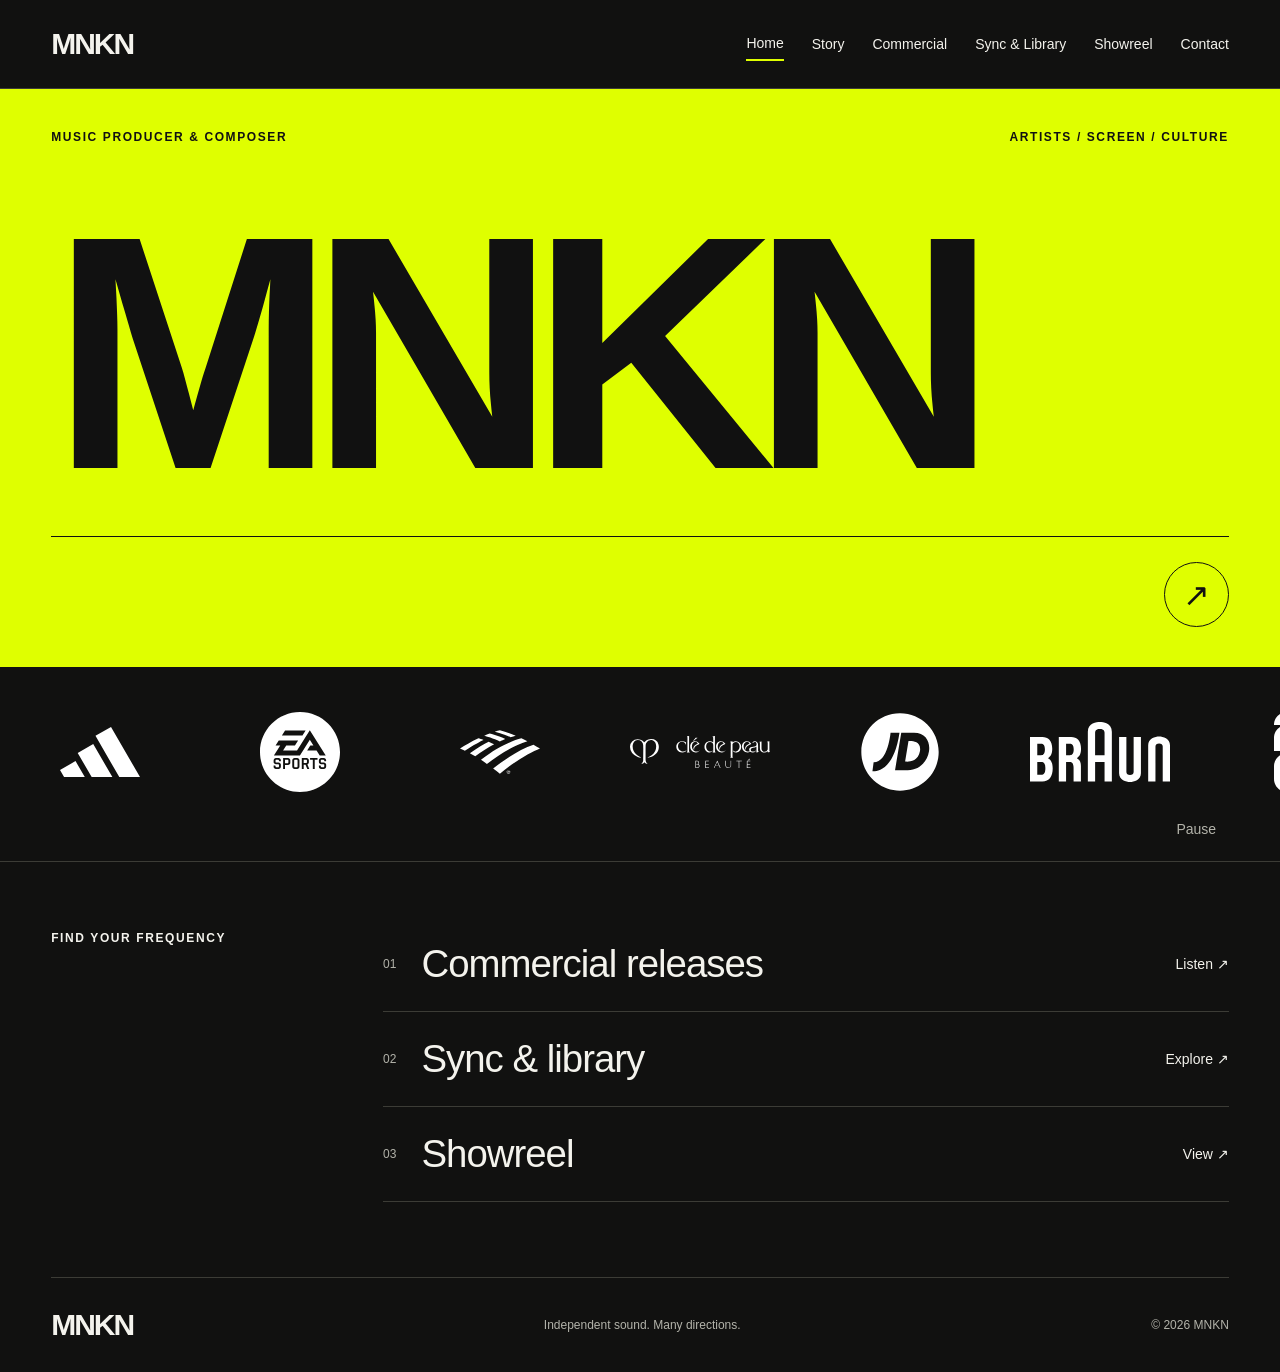
==== index.html @ 68f33cb3 "initial commit" ====
<!doctype html>
<html lang="en-GB"><head><meta charset="utf-8"><meta name="viewport" content="width=device-width, initial-scale=1"><meta name="description" content="MNKN — eclectic music production. Artist releases, music for screen, and the story behind the sound."><title>Music producer — MNKN</title><link rel="icon" href="assets/images/favicon.svg" type="image/svg+xml"><link rel="stylesheet" href="assets/css/main.css?v=gallery-2"><script src="assets/js/main.js?v=gallery-2" defer></script></head>
<body><a class="skip" href="#main">Skip to content</a><header><a class="logo" href="index.html" aria-label="MNKN home">MNKN</a><button class="menu-toggle" aria-expanded="false" aria-controls="navigation" hidden>Menu</button><nav id="navigation" aria-label="Main navigation"><a href="index.html" aria-current="page">Home</a><a href="story.html">Story</a><a href="commercial.html">Commercial</a><a href="sync.html">Sync & Library</a><a href="showreel.html">Showreel</a><a href="contact.html">Contact</a></nav></header><main id="main"><section class="home-hero"><div class="hero-top"><p class="eyebrow">Music producer & composer</p><p class="eyebrow">Artists / Screen / Culture</p></div><h1 class="wordmark">MNKN</h1><div class="hero-bottom"><a class="round-link" href="commercial.html" aria-label="Listen to commercial releases">↗</a></div></section><section class="brand-band" aria-label="Selected brands and screen placements"><div class="brand-window" tabindex="0" role="region" aria-label="Brand logos; scroll horizontally to explore"><div class="brand-track"><ul class="brand-group"><li><img class="brand-tonal" src="assets/images/brands/adidas.svg" alt="Adidas" width="140" height="80" decoding="async"></li><li><img class="brand-tonal" src="assets/images/brands/ea-sports.svg" alt="EA Sports" width="140" height="80" decoding="async"></li><li><img class="brand-tonal" src="assets/images/brands/bankofamerica.svg" alt="Bank of America" width="140" height="80" decoding="async"></li><li><img class="brand-tonal" src="assets/images/brands/cle-de-peau.svg" alt="Clé de Peau Beauté" width="140" height="80" decoding="async"></li><li><img class="brand-tonal" src="assets/images/brands/jd-sports.svg" alt="JD Sports" width="140" height="80" decoding="async"></li><li><img class="brand-tonal" src="assets/images/brands/braun.svg" alt="Braun" width="140" height="80" decoding="async"></li><li><img class="brand-tonal" src="assets/images/brands/fifa.svg" alt="FIFA World Cup 2026" width="140" height="80" decoding="async"></li><li><img class="brand-solid" src="assets/images/brands/wnba.svg" alt="WNBA" width="140" height="80" decoding="async"></li><li><img class="brand-tonal" src="assets/images/brands/nfl.svg" alt="NFL" width="140" height="80" decoding="async"></li><li><img class="brand-tonal" src="assets/images/brands/premierleague.svg" alt="Premier League" width="140" height="80" decoding="async"></li><li><img class="brand-tonal" src="assets/images/brands/sports-direct.svg" alt="Sports Direct" width="140" height="80" decoding="async"></li><li><img class="brand-tonal" src="assets/images/brands/pepsi.svg" alt="Pepsi" width="140" height="80" decoding="async"></li><li><img class="brand-tonal" src="assets/images/brands/mcdonalds.svg" alt="McDonald’s" width="140" height="80" decoding="async"></li><li><img class="brand-solid" src="assets/images/brands/iams.svg" alt="IAMS" width="140" height="80" decoding="async"></li><li><img class="brand-tonal" src="assets/images/brands/sky.svg" alt="Sky TV" width="140" height="80" decoding="async"></li><li><img class="brand-tonal" src="assets/images/brands/a24.svg" alt="A24" width="140" height="80" decoding="async"></li><li><img class="brand-tonal" src="assets/images/brands/nbc.svg" alt="NBC" width="140" height="80" decoding="async"></li><li><img class="brand-tonal" src="assets/images/brands/bravo.svg" alt="Bravo" width="140" height="80" decoding="async"></li><li><img class="brand-solid" src="assets/images/brands/itv.svg" alt="ITV" width="140" height="80" decoding="async"></li><li><img class="brand-tonal" src="assets/images/brands/channel4.svg" alt="Channel 4" width="140" height="80" decoding="async"></li><li><img class="brand-tonal" src="assets/images/brands/wwe.svg" alt="WWE" width="140" height="80" decoding="async"></li><li><img class="brand-tonal" src="assets/images/brands/pizza-express.svg" alt="PizzaExpress" width="140" height="80" decoding="async"></li><li><img class="brand-tonal" src="assets/images/brands/mcvities.svg" alt="McVitie’s" width="140" height="80" decoding="async"></li><li><img class="brand-tonal" src="assets/images/brands/pringles.svg" alt="Pringles" width="140" height="80" decoding="async"></li></ul></div></div><div class="brand-band-controls"><button type="button" data-band-pause hidden>Pause</button></div></section><section class="home-index"><p class="eyebrow">Find your frequency</p><div><a href="commercial.html"><span class="number">01</span><h2>Commercial releases</h2><span>Listen ↗</span></a><a href="sync.html"><span class="number">02</span><h2>Sync & library</h2><span>Explore ↗</span></a><a href="showreel.html"><span class="number">03</span><h2>Showreel</h2><span>View ↗</span></a></div></section></main><footer><a class="logo" href="index.html">MNKN</a><span>Independent sound. Many directions.</span><span>© <span data-year>2026</span> MNKN</span></footer></body></html>
---- assets/css/main.css ----
:root{color-scheme:dark;--bg:#111110;--ink:#f4f3ed;--muted:#b3b3aa;--line:#3c3c36;--accent:#dfff00;font-family:Arial,Helvetica,sans-serif;font-size:16px}*{box-sizing:border-box}body{margin:0;background:var(--bg);color:var(--ink)}a{color:inherit;text-decoration:none}button{font:inherit}a:focus-visible,button:focus-visible{outline:2px solid var(--accent);outline-offset:6px}a:hover{color:var(--accent)}header{padding:27px 4%;display:flex;justify-content:space-between;align-items:center;border-bottom:1px solid var(--line);gap:30px}.logo{font-size:30px;font-weight:900;letter-spacing:-2px}.logo span{font-size:12px;vertical-align:top;letter-spacing:0;margin-left:4px}nav{display:flex;gap:28px;align-items:center}nav a{font-size:14px;padding:8px 0}nav a[aria-current]{border-bottom:2px solid var(--accent)}.menu-toggle{display:none}.skip{position:absolute;left:10px;top:-100px;padding:12px;background:var(--accent);color:#111;z-index:10}.skip:focus{top:10px}main{min-height:70vh}.eyebrow{text-transform:uppercase;font-size:12px;letter-spacing:1.6px;font-weight:600;line-height:1.6}.home-hero{padding:27px 4% 40px;background:var(--accent);color:#111}.hero-top{display:flex;justify-content:space-between}.wordmark{font-family:Arial Black,Arial,Helvetica,sans-serif;font-size:clamp(5rem,26vw,30rem);line-height:.94;letter-spacing:-.075em;font-weight:900;margin:38px 0 26px;transform:scaleX(1.025);transform-origin:left}.hero-bottom{display:flex;justify-content:space-between;align-items:end;border-top:1px solid #111;padding-top:25px}.hero-bottom p{font-size:clamp(23px,3vw,42px);line-height:1.12;letter-spacing:-1px;margin:0}.round-link{border:1px solid #111;border-radius:100%;height:65px;width:65px;display:grid;place-items:center;font-size:32px}.round-link:hover{background:#111;color:var(--accent)}.home-index{display:grid;grid-template-columns:1fr 3fr;gap:50px;padding:55px 4% 75px}.home-index>div>a{display:flex;align-items:center;gap:25px;border-bottom:1px solid var(--line);padding:25px 0}.home-index h2{flex:1;font-size:clamp(22px,3vw,40px);font-weight:500;letter-spacing:-1px;margin:0}.home-index a>span:last-child{font-size:14px}.number{color:var(--muted);font-size:12px}.page-intro{padding:64px 4% 55px}.page-intro .eyebrow{color:var(--accent);margin:0 0 32px}h1{font-size:clamp(56px,8.5vw,130px);line-height:.94;letter-spacing:-.06em;font-weight:700;margin:0 0 30px}p{line-height:1.65}.lead{color:var(--muted);font-size:20px;max-width:620px;margin:0}.split{padding:50px 4% 70px;border-top:1px solid var(--line);display:grid;grid-template-columns:1fr 1.35fr;gap:9%}.split h2,.contact-block h2{font-size:clamp(35px,4.5vw,64px);line-height:1.05;letter-spacing:-.04em;font-weight:500;margin:28px 0}.split>div>p:not(.eyebrow){color:var(--muted);max-width:470px}.playlist{min-width:0}iframe{border:0;border-radius:12px;display:block;background:#202020}.text-link{display:inline-block;margin-top:20px;font-size:14px;border-bottom:1px solid var(--line);padding-bottom:6px}.credits{padding:40px 4% 80px;border-top:1px solid var(--line)}.brand-list{display:flex;flex-wrap:wrap;gap:32px 50px;margin-top:40px}.brand-list span{font-size:clamp(24px,3vw,40px);font-weight:700;letter-spacing:-1px}.film{margin:0 4% 60px;background:#1d1d19;aspect-ratio:16/9;display:grid;place-items:center;border:1px solid var(--line);overflow:hidden}.film-empty{text-align:center}.film-empty .eyebrow{color:var(--accent)}.film-empty p{font-size:clamp(26px,5vw,70px);letter-spacing:-.04em;margin:12px 0}.film-empty>span:last-child{font-size:14px;color:var(--muted)}video{width:100%;max-height:100%;display:block}.story-copy p{font-size:19px;margin-top:0;margin-bottom:28px}.reel-note{padding:0 4% 65px;color:var(--muted)}.contact-block{padding:45px 4% 95px;border-top:1px solid var(--line)}.email-link{font-size:clamp(25px,5vw,70px);color:var(--accent);overflow-wrap:anywhere}footer{margin:0 4%;padding:30px 0;display:flex;justify-content:space-between;align-items:center;gap:24px;border-top:1px solid var(--line)}footer>span{font-size:12px;color:var(--muted)}@media(min-width:1600px){body{max-width:1900px;margin:auto}}@media(max-width:760px){header{flex-wrap:wrap;padding:20px 5%;gap:15px}.menu-toggle:not([hidden]){display:block;background:transparent;border:1px solid var(--line);color:var(--ink);padding:9px 15px}nav{width:100%;flex-wrap:wrap;gap:14px 22px}body:has(.menu-toggle:not([hidden])) nav{display:none}body:has(.menu-toggle:not([hidden])) nav.is-open{display:flex}.home-hero{padding:22px 5% 30px}.hero-top .eyebrow{font-size:12px;max-width:145px}.hero-top .eyebrow:last-child{text-align:right}.wordmark{margin:40px 0;letter-spacing:-.08em}.home-index{grid-template-columns:1fr;gap:0;padding:30px 5% 50px}.home-index>div>a{gap:15px}.home-index a>span:last-child{font-size:12px}.page-intro{padding:45px 5% 40px}.lead{font-size:18px}.split{padding:35px 5% 50px;grid-template-columns:1fr;gap:28px}.split h2{margin:15px 0}.film{margin:0 5% 40px}.film-empty .eyebrow{font-size:12px}.credits{padding:30px 5% 50px}.brand-list{gap:24px 30px}.contact-block{padding:30px 5% 70px}footer{margin:0 5%;flex-wrap:wrap}footer>span:nth-child(2){display:none}}@media(prefers-reduced-motion:no-preference){a,button{transition:color .15s,background .15s}}

.story-page, .showreel-page { padding-top: 2rem; }

/* Continuous logo band; each duplicated group has identical dimensions. */
.brand-band { padding: 30px 0 10px; border-bottom: 1px solid var(--line); }
.brand-window { overflow-x: auto; scrollbar-width: thin; }
.brand-track { display: flex; width: max-content; }
.brand-group { display: flex; flex: none; list-style: none; margin: 0; padding: 0; }
.brand-group li { width: 200px; height: 110px; display: grid; place-items: center; flex: none; }
.brand-group img { width: 140px; height: 80px; object-fit: contain; }
.brand-tonal { filter: grayscale(1) invert(1) brightness(1.3); }
.brand-solid { filter: brightness(0) invert(1); }
.brand-band.is-animated .brand-window { overflow-x: hidden; }
.brand-band.is-animated .brand-track { animation: brand-scroll 100s linear infinite; }
.brand-band.is-paused .brand-track, .brand-band:hover .brand-track, .brand-band:focus-within .brand-track { animation-play-state: paused; }
.brand-band-controls { display: flex; justify-content: flex-end; padding: 0 4%; }
.brand-band-controls button { min-width: 65px; min-height: 44px; padding: 8px; background: none; border: none; color: var(--muted); cursor: pointer; font-size: 14px; }
.brand-band-controls button:hover { color: var(--accent); }
.brand-window:focus-visible { outline: 2px solid var(--accent); outline-offset: -2px; }
@keyframes brand-scroll { to { transform: translateX(-50%); } }
@media(max-width:760px) {
  .brand-group li { width: 145px; height: 90px; }
  .brand-group img { width: 105px; height: 65px; }
  .brand-band { padding-top: 20px; }
  .brand-band.is-animated .brand-track { animation-duration: 85s; }
}
@media(prefers-reduced-motion:reduce) {
  .brand-band.is-animated .brand-track { animation: none; }
  .brand-band.is-animated .brand-window { overflow-x: auto; }
  .brand-group[aria-hidden="true"] { display: none; }
}

.hero-bottom > .round-link:only-child { margin-left: auto; }


.project-gallery { display: grid; grid-template-columns: repeat(2,minmax(0,1fr)); gap: 34px 24px; margin: 0 4% 65px; }
.video-card { position: relative; padding: 0; border: 0; text-align: left; background: transparent; color: var(--ink); cursor: pointer; }
.video-card img { display: block; width: 100%; height: auto; aspect-ratio: 16 / 9; object-fit: cover; background: #222; }
.video-card span { display: block; padding: 14px 0; font-size: 18px; line-height: 1.4; border-bottom: 1px solid var(--line); }
.video-card::after { content: "▶"; position: absolute; right: 18px; top: 18px; display: grid; place-items: center; width: 42px; height: 42px; border-radius: 50%; background: #111c; color: white; font-size: 14px; }
.video-card:hover { color: var(--accent); }
.video-card:hover::after { background: var(--accent); color: #111; }
.project-dialog { width: min(1120px,94vw); max-width: 94vw; max-height: 94dvh; padding: 18px; border: 1px solid var(--line); background: var(--bg); color: var(--ink); }
.project-dialog::backdrop { background: rgba(0,0,0,.88); }
.project-dialog-bar { display: flex; align-items: center; justify-content: space-between; gap: 20px; margin-bottom: 15px; }
.project-dialog h2 { font-size: 18px; font-weight: 400; margin: 0; }
.close-video { flex-shrink: 0; min-height: 44px; padding: 8px 14px; background: transparent; color: var(--ink); border: 1px solid var(--line); cursor: pointer; }
.close-video:hover { color: var(--accent); }
.project-dialog video { width: 100%; max-height: 75dvh; aspect-ratio: 16 / 9; object-fit: contain; background: #000; }
body.video-open { overflow: hidden; }
@media (max-width:600px) { .project-gallery { grid-template-columns: 1fr; gap: 24px; margin: 0 5% 40px; } .project-dialog { padding: 12px; } .project-dialog h2 { font-size: 16px; } }
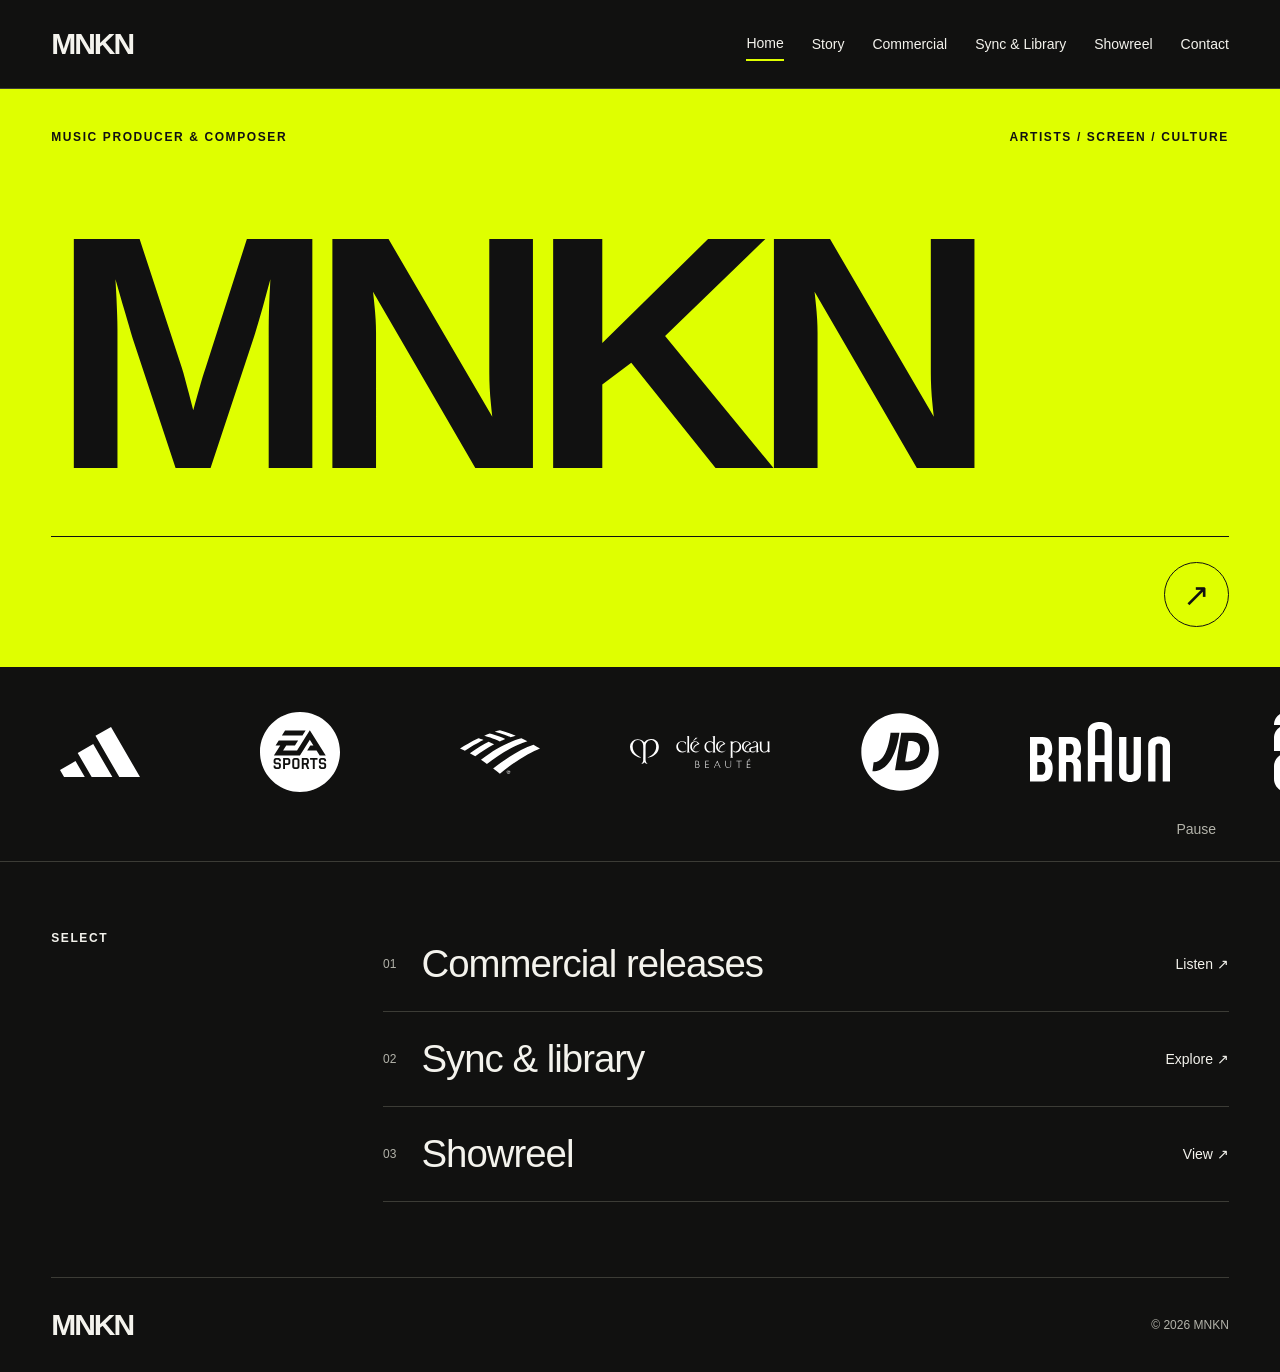
==== commit cf8363d4: "Update website layouts, gallery styling and brand sections" ====
--- a/index.html
+++ b/index.html
@@ -1,3 +1,3 @@
 <!doctype html>
-<html lang="en-GB"><head><meta charset="utf-8"><meta name="viewport" content="width=device-width, initial-scale=1"><meta name="description" content="MNKN — eclectic music production. Artist releases, music for screen, and the story behind the sound."><title>Music producer — MNKN</title><link rel="icon" href="assets/images/favicon.svg" type="image/svg+xml"><link rel="stylesheet" href="assets/css/main.css?v=gallery-2"><script src="assets/js/main.js?v=gallery-2" defer></script></head>
-<body><a class="skip" href="#main">Skip to content</a><header><a class="logo" href="index.html" aria-label="MNKN home">MNKN</a><button class="menu-toggle" aria-expanded="false" aria-controls="navigation" hidden>Menu</button><nav id="navigation" aria-label="Main navigation"><a href="index.html" aria-current="page">Home</a><a href="story.html">Story</a><a href="commercial.html">Commercial</a><a href="sync.html">Sync & Library</a><a href="showreel.html">Showreel</a><a href="contact.html">Contact</a></nav></header><main id="main"><section class="home-hero"><div class="hero-top"><p class="eyebrow">Music producer & composer</p><p class="eyebrow">Artists / Screen / Culture</p></div><h1 class="wordmark">MNKN</h1><div class="hero-bottom"><a class="round-link" href="commercial.html" aria-label="Listen to commercial releases">↗</a></div></section><section class="brand-band" aria-label="Selected brands and screen placements"><div class="brand-window" tabindex="0" role="region" aria-label="Brand logos; scroll horizontally to explore"><div class="brand-track"><ul class="brand-group"><li><img class="brand-tonal" src="assets/images/brands/adidas.svg" alt="Adidas" width="140" height="80" decoding="async"></li><li><img class="brand-tonal" src="assets/images/brands/ea-sports.svg" alt="EA Sports" width="140" height="80" decoding="async"></li><li><img class="brand-tonal" src="assets/images/brands/bankofamerica.svg" alt="Bank of America" width="140" height="80" decoding="async"></li><li><img class="brand-tonal" src="assets/images/brands/cle-de-peau.svg" alt="Clé de Peau Beauté" width="140" height="80" decoding="async"></li><li><img class="brand-tonal" src="assets/images/brands/jd-sports.svg" alt="JD Sports" width="140" height="80" decoding="async"></li><li><img class="brand-tonal" src="assets/images/brands/braun.svg" alt="Braun" width="140" height="80" decoding="async"></li><li><img class="brand-tonal" src="assets/images/brands/fifa.svg" alt="FIFA World Cup 2026" width="140" height="80" decoding="async"></li><li><img class="brand-solid" src="assets/images/brands/wnba.svg" alt="WNBA" width="140" height="80" decoding="async"></li><li><img class="brand-tonal" src="assets/images/brands/nfl.svg" alt="NFL" width="140" height="80" decoding="async"></li><li><img class="brand-tonal" src="assets/images/brands/premierleague.svg" alt="Premier League" width="140" height="80" decoding="async"></li><li><img class="brand-tonal" src="assets/images/brands/sports-direct.svg" alt="Sports Direct" width="140" height="80" decoding="async"></li><li><img class="brand-tonal" src="assets/images/brands/pepsi.svg" alt="Pepsi" width="140" height="80" decoding="async"></li><li><img class="brand-tonal" src="assets/images/brands/mcdonalds.svg" alt="McDonald’s" width="140" height="80" decoding="async"></li><li><img class="brand-solid" src="assets/images/brands/iams.svg" alt="IAMS" width="140" height="80" decoding="async"></li><li><img class="brand-tonal" src="assets/images/brands/sky.svg" alt="Sky TV" width="140" height="80" decoding="async"></li><li><img class="brand-tonal" src="assets/images/brands/a24.svg" alt="A24" width="140" height="80" decoding="async"></li><li><img class="brand-tonal" src="assets/images/brands/nbc.svg" alt="NBC" width="140" height="80" decoding="async"></li><li><img class="brand-tonal" src="assets/images/brands/bravo.svg" alt="Bravo" width="140" height="80" decoding="async"></li><li><img class="brand-solid" src="assets/images/brands/itv.svg" alt="ITV" width="140" height="80" decoding="async"></li><li><img class="brand-tonal" src="assets/images/brands/channel4.svg" alt="Channel 4" width="140" height="80" decoding="async"></li><li><img class="brand-tonal" src="assets/images/brands/wwe.svg" alt="WWE" width="140" height="80" decoding="async"></li><li><img class="brand-tonal" src="assets/images/brands/pizza-express.svg" alt="PizzaExpress" width="140" height="80" decoding="async"></li><li><img class="brand-tonal" src="assets/images/brands/mcvities.svg" alt="McVitie’s" width="140" height="80" decoding="async"></li><li><img class="brand-tonal" src="assets/images/brands/pringles.svg" alt="Pringles" width="140" height="80" decoding="async"></li></ul></div></div><div class="brand-band-controls"><button type="button" data-band-pause hidden>Pause</button></div></section><section class="home-index"><p class="eyebrow">Find your frequency</p><div><a href="commercial.html"><span class="number">01</span><h2>Commercial releases</h2><span>Listen ↗</span></a><a href="sync.html"><span class="number">02</span><h2>Sync & library</h2><span>Explore ↗</span></a><a href="showreel.html"><span class="number">03</span><h2>Showreel</h2><span>View ↗</span></a></div></section></main><footer><a class="logo" href="index.html">MNKN</a><span>Independent sound. Many directions.</span><span>© <span data-year>2026</span> MNKN</span></footer></body></html>+<html lang="en-GB"><head><meta charset="utf-8"><meta name="viewport" content="width=device-width, initial-scale=1"><meta name="description" content="MNKN — eclectic music production. Artist releases, music for screen, and the story behind the sound."><title>Music producer — MNKN</title><link rel="icon" href="assets/images/favicon.svg" type="image/svg+xml"><link rel="stylesheet" href="assets/css/main.css?v=gallery-4"><script src="assets/js/main.js?v=gallery-3" defer></script></head>
+<body><a class="skip" href="#main">Skip to content</a><header><a class="logo" href="index.html" aria-label="MNKN home">MNKN</a><button class="menu-toggle" aria-expanded="false" aria-controls="navigation" hidden>Menu</button><nav id="navigation" aria-label="Main navigation"><a href="index.html" aria-current="page">Home</a><a href="story.html">Story</a><a href="commercial.html">Commercial</a><a href="sync.html">Sync & Library</a><a href="showreel.html">Showreel</a><a href="contact.html">Contact</a></nav></header><main id="main"><section class="home-hero"><div class="hero-top"><p class="eyebrow">Music producer & composer</p><p class="eyebrow">Artists / Screen / Culture</p></div><h1 class="wordmark">MNKN</h1><div class="hero-bottom"><a class="round-link" href="commercial.html" aria-label="Listen to commercial releases">↗</a></div></section><section class="brand-band" aria-label="Selected brands and screen placements"><div class="brand-window" tabindex="0" role="region" aria-label="Brand logos; scroll horizontally to explore"><div class="brand-track"><ul class="brand-group"><li><img class="brand-tonal" src="assets/images/brands/adidas.svg" alt="Adidas" width="140" height="80" decoding="async"></li><li><img class="brand-tonal" src="assets/images/brands/ea-sports.svg" alt="EA Sports" width="140" height="80" decoding="async"></li><li><img class="brand-tonal" src="assets/images/brands/bankofamerica.svg" alt="Bank of America" width="140" height="80" decoding="async"></li><li><img class="brand-tonal" src="assets/images/brands/cle-de-peau.svg" alt="Clé de Peau Beauté" width="140" height="80" decoding="async"></li><li><img class="brand-tonal" src="assets/images/brands/jd-sports.svg" alt="JD Sports" width="140" height="80" decoding="async"></li><li><img class="brand-tonal" src="assets/images/brands/braun.svg" alt="Braun" width="140" height="80" decoding="async"></li><li><img class="brand-tonal" src="assets/images/brands/fifa.svg" alt="FIFA World Cup 2026" width="140" height="80" decoding="async"></li><li><img class="brand-solid" src="assets/images/brands/wnba.svg" alt="WNBA" width="140" height="80" decoding="async"></li><li><img class="brand-tonal" src="assets/images/brands/nfl.svg" alt="NFL" width="140" height="80" decoding="async"></li><li><img class="brand-tonal" src="assets/images/brands/premierleague.svg" alt="Premier League" width="140" height="80" decoding="async"></li><li><img class="brand-tonal" src="assets/images/brands/sports-direct.svg" alt="Sports Direct" width="140" height="80" decoding="async"></li><li><img class="brand-tonal" src="assets/images/brands/pepsi.svg" alt="Pepsi" width="140" height="80" decoding="async"></li><li><img class="brand-tonal" src="assets/images/brands/mcdonalds.svg" alt="McDonald’s" width="140" height="80" decoding="async"></li><li><img class="brand-solid" src="assets/images/brands/iams.svg" alt="IAMS" width="140" height="80" decoding="async"></li><li><img class="brand-tonal" src="assets/images/brands/sky.svg" alt="Sky TV" width="140" height="80" decoding="async"></li><li><img class="brand-tonal" src="assets/images/brands/a24.svg" alt="A24" width="140" height="80" decoding="async"></li><li><img class="brand-tonal" src="assets/images/brands/nbc.svg" alt="NBC" width="140" height="80" decoding="async"></li><li><img class="brand-tonal" src="assets/images/brands/bravo.svg" alt="Bravo" width="140" height="80" decoding="async"></li><li><img class="brand-solid" src="assets/images/brands/itv.svg" alt="ITV" width="140" height="80" decoding="async"></li><li><img class="brand-tonal" src="assets/images/brands/channel4.svg" alt="Channel 4" width="140" height="80" decoding="async"></li><li><img class="brand-tonal" src="assets/images/brands/wwe.svg" alt="WWE" width="140" height="80" decoding="async"></li><li><img class="brand-tonal" src="assets/images/brands/pizza-express.svg" alt="PizzaExpress" width="140" height="80" decoding="async"></li><li><img class="brand-tonal" src="assets/images/brands/mcvities.svg" alt="McVitie’s" width="140" height="80" decoding="async"></li><li><img class="brand-tonal" src="assets/images/brands/pringles.svg" alt="Pringles" width="140" height="80" decoding="async"></li></ul></div></div><div class="brand-band-controls"><button type="button" data-band-pause hidden>Pause</button></div></section><section class="home-index"><p class="eyebrow">SELECT</p><div><a href="commercial.html"><span class="number">01</span><h2>Commercial releases</h2><span>Listen ↗</span></a><a href="sync.html"><span class="number">02</span><h2>Sync & library</h2><span>Explore ↗</span></a><a href="showreel.html"><span class="number">03</span><h2>Showreel</h2><span>View ↗</span></a></div></section></main><footer><a class="logo" href="index.html">MNKN</a><span>© <span data-year>2026</span> MNKN</span></footer></body></html>
--- a/assets/css/main.css
+++ b/assets/css/main.css
@@ -1,4 +1,4 @@
-:root{color-scheme:dark;--bg:#111110;--ink:#f4f3ed;--muted:#b3b3aa;--line:#3c3c36;--accent:#dfff00;font-family:Arial,Helvetica,sans-serif;font-size:16px}*{box-sizing:border-box}body{margin:0;background:var(--bg);color:var(--ink)}a{color:inherit;text-decoration:none}button{font:inherit}a:focus-visible,button:focus-visible{outline:2px solid var(--accent);outline-offset:6px}a:hover{color:var(--accent)}header{padding:27px 4%;display:flex;justify-content:space-between;align-items:center;border-bottom:1px solid var(--line);gap:30px}.logo{font-size:30px;font-weight:900;letter-spacing:-2px}.logo span{font-size:12px;vertical-align:top;letter-spacing:0;margin-left:4px}nav{display:flex;gap:28px;align-items:center}nav a{font-size:14px;padding:8px 0}nav a[aria-current]{border-bottom:2px solid var(--accent)}.menu-toggle{display:none}.skip{position:absolute;left:10px;top:-100px;padding:12px;background:var(--accent);color:#111;z-index:10}.skip:focus{top:10px}main{min-height:70vh}.eyebrow{text-transform:uppercase;font-size:12px;letter-spacing:1.6px;font-weight:600;line-height:1.6}.home-hero{padding:27px 4% 40px;background:var(--accent);color:#111}.hero-top{display:flex;justify-content:space-between}.wordmark{font-family:Arial Black,Arial,Helvetica,sans-serif;font-size:clamp(5rem,26vw,30rem);line-height:.94;letter-spacing:-.075em;font-weight:900;margin:38px 0 26px;transform:scaleX(1.025);transform-origin:left}.hero-bottom{display:flex;justify-content:space-between;align-items:end;border-top:1px solid #111;padding-top:25px}.hero-bottom p{font-size:clamp(23px,3vw,42px);line-height:1.12;letter-spacing:-1px;margin:0}.round-link{border:1px solid #111;border-radius:100%;height:65px;width:65px;display:grid;place-items:center;font-size:32px}.round-link:hover{background:#111;color:var(--accent)}.home-index{display:grid;grid-template-columns:1fr 3fr;gap:50px;padding:55px 4% 75px}.home-index>div>a{display:flex;align-items:center;gap:25px;border-bottom:1px solid var(--line);padding:25px 0}.home-index h2{flex:1;font-size:clamp(22px,3vw,40px);font-weight:500;letter-spacing:-1px;margin:0}.home-index a>span:last-child{font-size:14px}.number{color:var(--muted);font-size:12px}.page-intro{padding:64px 4% 55px}.page-intro .eyebrow{color:var(--accent);margin:0 0 32px}h1{font-size:clamp(56px,8.5vw,130px);line-height:.94;letter-spacing:-.06em;font-weight:700;margin:0 0 30px}p{line-height:1.65}.lead{color:var(--muted);font-size:20px;max-width:620px;margin:0}.split{padding:50px 4% 70px;border-top:1px solid var(--line);display:grid;grid-template-columns:1fr 1.35fr;gap:9%}.split h2,.contact-block h2{font-size:clamp(35px,4.5vw,64px);line-height:1.05;letter-spacing:-.04em;font-weight:500;margin:28px 0}.split>div>p:not(.eyebrow){color:var(--muted);max-width:470px}.playlist{min-width:0}iframe{border:0;border-radius:12px;display:block;background:#202020}.text-link{display:inline-block;margin-top:20px;font-size:14px;border-bottom:1px solid var(--line);padding-bottom:6px}.credits{padding:40px 4% 80px;border-top:1px solid var(--line)}.brand-list{display:flex;flex-wrap:wrap;gap:32px 50px;margin-top:40px}.brand-list span{font-size:clamp(24px,3vw,40px);font-weight:700;letter-spacing:-1px}.film{margin:0 4% 60px;background:#1d1d19;aspect-ratio:16/9;display:grid;place-items:center;border:1px solid var(--line);overflow:hidden}.film-empty{text-align:center}.film-empty .eyebrow{color:var(--accent)}.film-empty p{font-size:clamp(26px,5vw,70px);letter-spacing:-.04em;margin:12px 0}.film-empty>span:last-child{font-size:14px;color:var(--muted)}video{width:100%;max-height:100%;display:block}.story-copy p{font-size:19px;margin-top:0;margin-bottom:28px}.reel-note{padding:0 4% 65px;color:var(--muted)}.contact-block{padding:45px 4% 95px;border-top:1px solid var(--line)}.email-link{font-size:clamp(25px,5vw,70px);color:var(--accent);overflow-wrap:anywhere}footer{margin:0 4%;padding:30px 0;display:flex;justify-content:space-between;align-items:center;gap:24px;border-top:1px solid var(--line)}footer>span{font-size:12px;color:var(--muted)}@media(min-width:1600px){body{max-width:1900px;margin:auto}}@media(max-width:760px){header{flex-wrap:wrap;padding:20px 5%;gap:15px}.menu-toggle:not([hidden]){display:block;background:transparent;border:1px solid var(--line);color:var(--ink);padding:9px 15px}nav{width:100%;flex-wrap:wrap;gap:14px 22px}body:has(.menu-toggle:not([hidden])) nav{display:none}body:has(.menu-toggle:not([hidden])) nav.is-open{display:flex}.home-hero{padding:22px 5% 30px}.hero-top .eyebrow{font-size:12px;max-width:145px}.hero-top .eyebrow:last-child{text-align:right}.wordmark{margin:40px 0;letter-spacing:-.08em}.home-index{grid-template-columns:1fr;gap:0;padding:30px 5% 50px}.home-index>div>a{gap:15px}.home-index a>span:last-child{font-size:12px}.page-intro{padding:45px 5% 40px}.lead{font-size:18px}.split{padding:35px 5% 50px;grid-template-columns:1fr;gap:28px}.split h2{margin:15px 0}.film{margin:0 5% 40px}.film-empty .eyebrow{font-size:12px}.credits{padding:30px 5% 50px}.brand-list{gap:24px 30px}.contact-block{padding:30px 5% 70px}footer{margin:0 5%;flex-wrap:wrap}footer>span:nth-child(2){display:none}}@media(prefers-reduced-motion:no-preference){a,button{transition:color .15s,background .15s}}
+:root{color-scheme:dark;--bg:#111110;--ink:#f4f3ed;--muted:#b3b3aa;--line:#3c3c36;--accent:#dfff00;font-family:Arial,Helvetica,sans-serif;font-size:16px}*{box-sizing:border-box}body{margin:0;background:var(--bg);color:var(--ink)}a{color:inherit;text-decoration:none}button{font:inherit}a:focus-visible,button:focus-visible{outline:2px solid var(--accent);outline-offset:6px}a:hover{color:var(--accent)}header{padding:27px 4%;display:flex;justify-content:space-between;align-items:center;border-bottom:1px solid var(--line);gap:30px}.logo{font-size:30px;font-weight:900;letter-spacing:-2px}.logo span{font-size:12px;vertical-align:top;letter-spacing:0;margin-left:4px}nav{display:flex;gap:28px;align-items:center}nav a{font-size:14px;padding:8px 0}nav a[aria-current]{border-bottom:2px solid var(--accent)}.menu-toggle{display:none}.skip{position:absolute;left:10px;top:-100px;padding:12px;background:var(--accent);color:#111;z-index:10}.skip:focus{top:10px}main{min-height:70vh}.eyebrow{text-transform:uppercase;font-size:12px;letter-spacing:1.6px;font-weight:600;line-height:1.6}.home-hero{padding:27px 4% 40px;background:var(--accent);color:#111}.hero-top{display:flex;justify-content:space-between}.wordmark{font-family:Arial Black,Arial,Helvetica,sans-serif;font-size:clamp(5rem,26vw,30rem);line-height:.94;letter-spacing:-.075em;font-weight:900;margin:38px 0 26px;transform:scaleX(1.025);transform-origin:left}.hero-bottom{display:flex;justify-content:space-between;align-items:end;border-top:1px solid #111;padding-top:25px}.hero-bottom p{font-size:clamp(23px,3vw,42px);line-height:1.12;letter-spacing:-1px;margin:0}.round-link{border:1px solid #111;border-radius:100%;height:65px;width:65px;display:grid;place-items:center;font-size:32px}.round-link:hover{background:#111;color:var(--accent)}.home-index{display:grid;grid-template-columns:1fr 3fr;gap:50px;padding:55px 4% 75px}.home-index>div>a{display:flex;align-items:center;gap:25px;border-bottom:1px solid var(--line);padding:25px 0}.home-index h2{flex:1;font-size:clamp(22px,3vw,40px);font-weight:500;letter-spacing:-1px;margin:0}.home-index a>span:last-child{font-size:14px}.number{color:var(--muted);font-size:12px}.page-intro{padding:64px 4% 55px}.page-intro .eyebrow{color:var(--accent);margin:0 0 32px}h1{font-size:clamp(56px,8.5vw,130px);line-height:.94;letter-spacing:-.06em;font-weight:700;margin:0 0 30px}p{line-height:1.65}.lead{color:var(--muted);font-size:20px;max-width:620px;margin:0}.split{padding:50px 4% 70px;border-top:1px solid var(--line);display:grid;grid-template-columns:1fr 1.35fr;gap:9%}.split h2,.contact-block h2{font-size:clamp(35px,4.5vw,64px);line-height:1.05;letter-spacing:-.04em;font-weight:500;margin:28px 0}.split>div>p:not(.eyebrow){color:var(--muted);max-width:470px}.playlist{min-width:0}iframe{border:0;border-radius:12px;display:block;background:#202020}.text-link{display:inline-block;margin-top:20px;font-size:14px;border-bottom:1px solid var(--line);padding-bottom:6px}.credits{padding:40px 4% 80px;border-top:1px solid var(--line)}.brand-list{display:flex;flex-wrap:wrap;gap:32px 50px;margin-top:40px}.brand-list span{font-size:clamp(24px,3vw,40px);font-weight:700;letter-spacing:-1px}.film{margin:0 4% 60px;background:#1d1d19;aspect-ratio:16/9;display:grid;place-items:center;border:1px solid var(--line);overflow:hidden}.film-empty{text-align:center}.film-empty .eyebrow{color:var(--accent)}.film-empty p{font-size:clamp(26px,5vw,70px);letter-spacing:-.04em;margin:12px 0}.film-empty>span:last-child{font-size:14px;color:var(--muted)}video{width:100%;max-height:100%;display:block}.story-copy p{font-size:19px;margin-top:0;margin-bottom:28px}.reel-note{padding:0 4% 65px;color:var(--muted)}.contact-block{padding:45px 4% 95px;border-top:1px solid var(--line)}.email-link{font-size:clamp(25px,5vw,70px);color:var(--accent);overflow-wrap:anywhere}footer{margin:0 4%;padding:30px 0;display:flex;justify-content:space-between;align-items:center;gap:24px;border-top:1px solid var(--line)}footer>span{font-size:12px;color:var(--muted)}@media(min-width:1600px){body{max-width:1900px;margin:auto}}@media(max-width:760px){header{flex-wrap:wrap;padding:20px 5%;gap:15px}.menu-toggle:not([hidden]){display:block;background:transparent;border:1px solid var(--line);color:var(--ink);padding:9px 15px}nav{width:100%;flex-wrap:wrap;gap:14px 22px}body:has(.menu-toggle:not([hidden])) nav{display:none}body:has(.menu-toggle:not([hidden])) nav.is-open{display:flex}.home-hero{padding:22px 5% 30px}.hero-top .eyebrow{font-size:12px;max-width:145px}.hero-top .eyebrow:last-child{text-align:right}.wordmark{margin:40px 0;letter-spacing:-.08em}.home-index{grid-template-columns:1fr;gap:0;padding:30px 5% 50px}.home-index>div>a{gap:15px}.home-index a>span:last-child{font-size:12px}.page-intro{padding:45px 5% 40px}.lead{font-size:18px}.split{padding:35px 5% 50px;grid-template-columns:1fr;gap:28px}.split h2{margin:15px 0}.film{margin:0 5% 40px}.film-empty .eyebrow{font-size:12px}.credits{padding:30px 5% 50px}.brand-list{gap:24px 30px}.contact-block{padding:30px 5% 70px}footer{margin:0 5%;flex-wrap:wrap}}@media(prefers-reduced-motion:no-preference){a,button{transition:color .15s,background .15s}}
 
 .story-page, .showreel-page { padding-top: 2rem; }
 
@@ -37,10 +37,11 @@
 .project-gallery { display: grid; grid-template-columns: repeat(2,minmax(0,1fr)); gap: 34px 24px; margin: 0 4% 65px; }
 .video-card { position: relative; padding: 0; border: 0; text-align: left; background: transparent; color: var(--ink); cursor: pointer; }
 .video-card img { display: block; width: 100%; height: auto; aspect-ratio: 16 / 9; object-fit: cover; background: #222; }
-.video-card span { display: block; padding: 14px 0; font-size: 18px; line-height: 1.4; border-bottom: 1px solid var(--line); }
-.video-card::after { content: "▶"; position: absolute; right: 18px; top: 18px; display: grid; place-items: center; width: 42px; height: 42px; border-radius: 50%; background: #111c; color: white; font-size: 14px; }
+.video-card > span:first-child { display: block; padding: 0 0 16px; font-family: Arial, Helvetica, sans-serif; font-size: 32px; font-weight: 700; letter-spacing: -.06em; line-height: 1.1; overflow-wrap: anywhere; }
+.video-thumbnail { display: block; position: relative; margin-top: auto; }
+.video-thumbnail::after { content: "▶"; position: absolute; right: 18px; top: 18px; display: grid; place-items: center; width: 42px; height: 42px; border-radius: 50%; background: #111c; color: white; font-size: 14px; }
 .video-card:hover { color: var(--accent); }
-.video-card:hover::after { background: var(--accent); color: #111; }
+.video-card:hover .video-thumbnail::after { background: var(--accent); color: #111; }
 .project-dialog { width: min(1120px,94vw); max-width: 94vw; max-height: 94dvh; padding: 18px; border: 1px solid var(--line); background: var(--bg); color: var(--ink); }
 .project-dialog::backdrop { background: rgba(0,0,0,.88); }
 .project-dialog-bar { display: flex; align-items: center; justify-content: space-between; gap: 20px; margin-bottom: 15px; }
@@ -50,3 +51,11 @@
 .project-dialog video { width: 100%; max-height: 75dvh; aspect-ratio: 16 / 9; object-fit: contain; background: #000; }
 body.video-open { overflow: hidden; }
 @media (max-width:600px) { .project-gallery { grid-template-columns: 1fr; gap: 24px; margin: 0 5% 40px; } .project-dialog { padding: 12px; } .project-dialog h2 { font-size: 16px; } }
+
+.video-card { display: flex; flex-direction: column; justify-content: flex-end; min-width: 0; }
+@media(max-width:760px) { .video-card > span:first-child { font-size: 26px; } }
+
+/* Compact showreel grid scales with available screen width. */
+.project-gallery { grid-template-columns: repeat(4, minmax(0, 1fr)); gap: 28px 20px; }
+@media (max-width: 1100px) { .project-gallery { grid-template-columns: repeat(2, minmax(0, 1fr)); } }
+@media (max-width: 600px) { .project-gallery { grid-template-columns: 1fr; } }
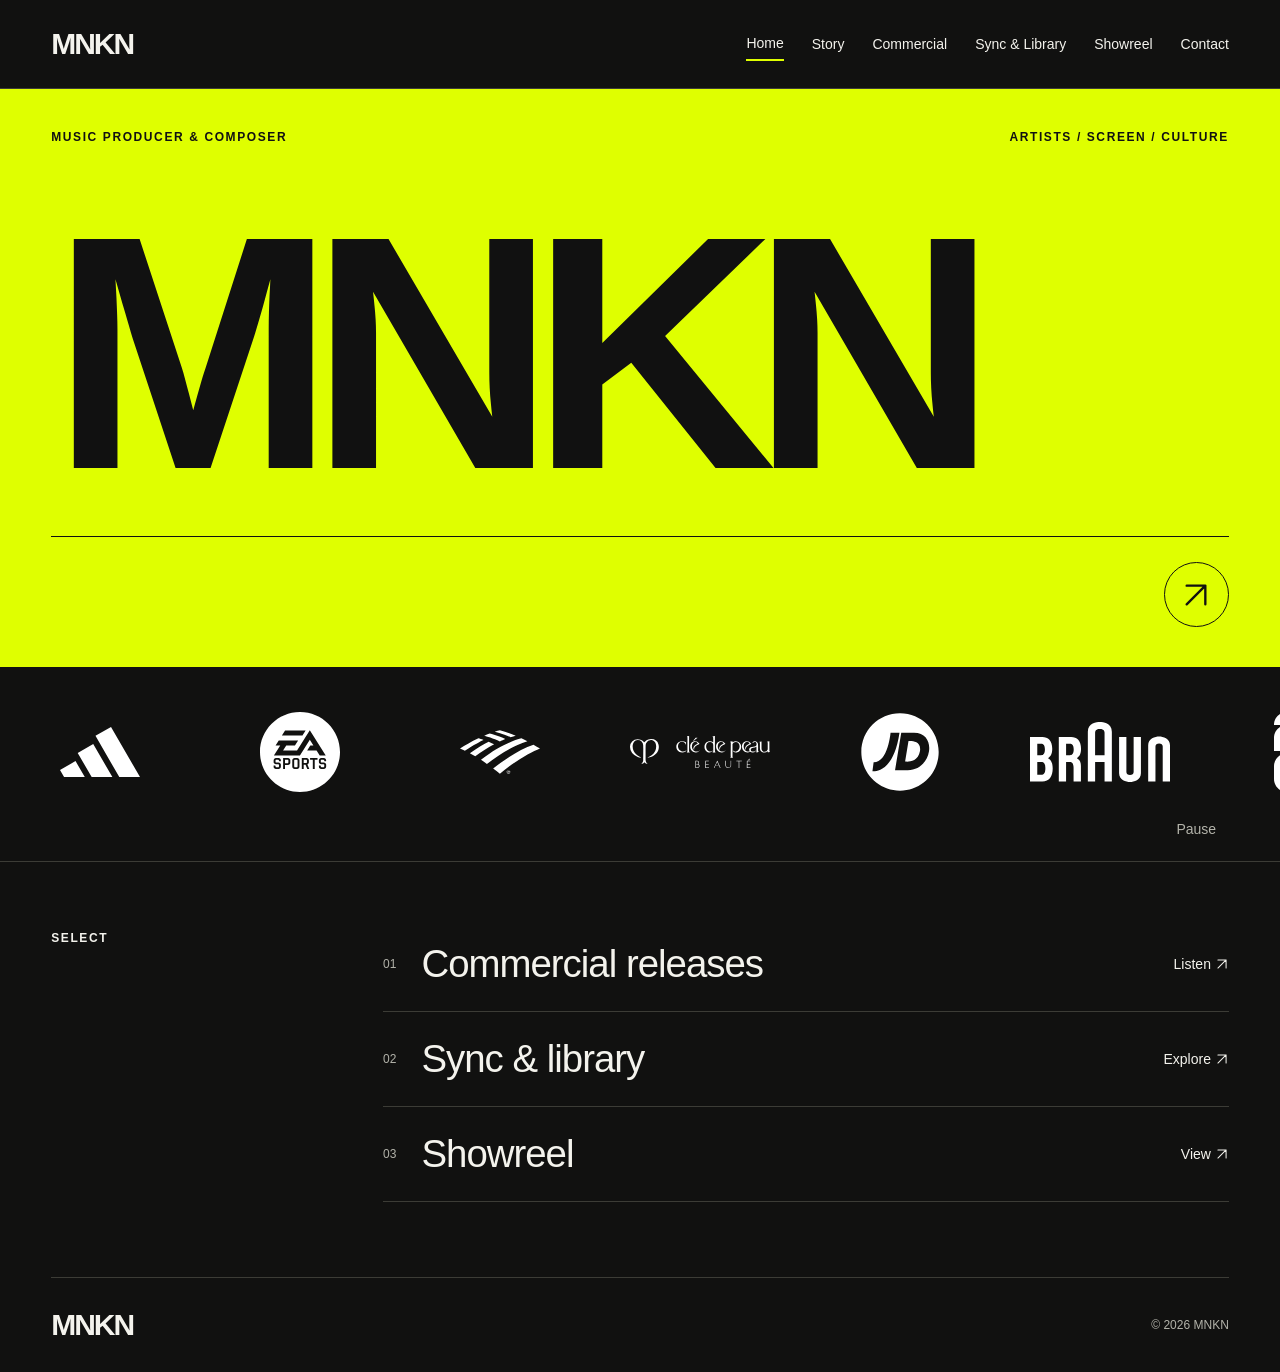
==== commit 0bbcc0f1: "Use vector link arrows to prevent emoji rendering on phones" ====
--- a/index.html
+++ b/index.html
@@ -1,3 +1,3 @@
 <!doctype html>
 <html lang="en-GB"><head><meta charset="utf-8"><meta name="viewport" content="width=device-width, initial-scale=1"><meta name="description" content="MNKN — eclectic music production. Artist releases, music for screen, and the story behind the sound."><title>Music producer — MNKN</title><link rel="icon" href="assets/images/favicon.svg" type="image/svg+xml"><link rel="stylesheet" href="assets/css/main.css?v=gallery-4"><script src="assets/js/main.js?v=gallery-3" defer></script></head>
-<body><a class="skip" href="#main">Skip to content</a><header><a class="logo" href="index.html" aria-label="MNKN home">MNKN</a><button class="menu-toggle" aria-expanded="false" aria-controls="navigation" hidden>Menu</button><nav id="navigation" aria-label="Main navigation"><a href="index.html" aria-current="page">Home</a><a href="story.html">Story</a><a href="commercial.html">Commercial</a><a href="sync.html">Sync & Library</a><a href="showreel.html">Showreel</a><a href="contact.html">Contact</a></nav></header><main id="main"><section class="home-hero"><div class="hero-top"><p class="eyebrow">Music producer & composer</p><p class="eyebrow">Artists / Screen / Culture</p></div><h1 class="wordmark">MNKN</h1><div class="hero-bottom"><a class="round-link" href="commercial.html" aria-label="Listen to commercial releases">↗</a></div></section><section class="brand-band" aria-label="Selected brands and screen placements"><div class="brand-window" tabindex="0" role="region" aria-label="Brand logos; scroll horizontally to explore"><div class="brand-track"><ul class="brand-group"><li><img class="brand-tonal" src="assets/images/brands/adidas.svg" alt="Adidas" width="140" height="80" decoding="async"></li><li><img class="brand-tonal" src="assets/images/brands/ea-sports.svg" alt="EA Sports" width="140" height="80" decoding="async"></li><li><img class="brand-tonal" src="assets/images/brands/bankofamerica.svg" alt="Bank of America" width="140" height="80" decoding="async"></li><li><img class="brand-tonal" src="assets/images/brands/cle-de-peau.svg" alt="Clé de Peau Beauté" width="140" height="80" decoding="async"></li><li><img class="brand-tonal" src="assets/images/brands/jd-sports.svg" alt="JD Sports" width="140" height="80" decoding="async"></li><li><img class="brand-tonal" src="assets/images/brands/braun.svg" alt="Braun" width="140" height="80" decoding="async"></li><li><img class="brand-tonal" src="assets/images/brands/fifa.svg" alt="FIFA World Cup 2026" width="140" height="80" decoding="async"></li><li><img class="brand-solid" src="assets/images/brands/wnba.svg" alt="WNBA" width="140" height="80" decoding="async"></li><li><img class="brand-tonal" src="assets/images/brands/nfl.svg" alt="NFL" width="140" height="80" decoding="async"></li><li><img class="brand-tonal" src="assets/images/brands/premierleague.svg" alt="Premier League" width="140" height="80" decoding="async"></li><li><img class="brand-tonal" src="assets/images/brands/sports-direct.svg" alt="Sports Direct" width="140" height="80" decoding="async"></li><li><img class="brand-tonal" src="assets/images/brands/pepsi.svg" alt="Pepsi" width="140" height="80" decoding="async"></li><li><img class="brand-tonal" src="assets/images/brands/mcdonalds.svg" alt="McDonald’s" width="140" height="80" decoding="async"></li><li><img class="brand-solid" src="assets/images/brands/iams.svg" alt="IAMS" width="140" height="80" decoding="async"></li><li><img class="brand-tonal" src="assets/images/brands/sky.svg" alt="Sky TV" width="140" height="80" decoding="async"></li><li><img class="brand-tonal" src="assets/images/brands/a24.svg" alt="A24" width="140" height="80" decoding="async"></li><li><img class="brand-tonal" src="assets/images/brands/nbc.svg" alt="NBC" width="140" height="80" decoding="async"></li><li><img class="brand-tonal" src="assets/images/brands/bravo.svg" alt="Bravo" width="140" height="80" decoding="async"></li><li><img class="brand-solid" src="assets/images/brands/itv.svg" alt="ITV" width="140" height="80" decoding="async"></li><li><img class="brand-tonal" src="assets/images/brands/channel4.svg" alt="Channel 4" width="140" height="80" decoding="async"></li><li><img class="brand-tonal" src="assets/images/brands/wwe.svg" alt="WWE" width="140" height="80" decoding="async"></li><li><img class="brand-tonal" src="assets/images/brands/pizza-express.svg" alt="PizzaExpress" width="140" height="80" decoding="async"></li><li><img class="brand-tonal" src="assets/images/brands/mcvities.svg" alt="McVitie’s" width="140" height="80" decoding="async"></li><li><img class="brand-tonal" src="assets/images/brands/pringles.svg" alt="Pringles" width="140" height="80" decoding="async"></li></ul></div></div><div class="brand-band-controls"><button type="button" data-band-pause hidden>Pause</button></div></section><section class="home-index"><p class="eyebrow">SELECT</p><div><a href="commercial.html"><span class="number">01</span><h2>Commercial releases</h2><span>Listen ↗</span></a><a href="sync.html"><span class="number">02</span><h2>Sync & library</h2><span>Explore ↗</span></a><a href="showreel.html"><span class="number">03</span><h2>Showreel</h2><span>View ↗</span></a></div></section></main><footer><a class="logo" href="index.html">MNKN</a><span>© <span data-year>2026</span> MNKN</span></footer></body></html>+<body><a class="skip" href="#main">Skip to content</a><header><a class="logo" href="index.html" aria-label="MNKN home">MNKN</a><button class="menu-toggle" aria-expanded="false" aria-controls="navigation" hidden>Menu</button><nav id="navigation" aria-label="Main navigation"><a href="index.html" aria-current="page">Home</a><a href="story.html">Story</a><a href="commercial.html">Commercial</a><a href="sync.html">Sync & Library</a><a href="showreel.html">Showreel</a><a href="contact.html">Contact</a></nav></header><main id="main"><section class="home-hero"><div class="hero-top"><p class="eyebrow">Music producer & composer</p><p class="eyebrow">Artists / Screen / Culture</p></div><h1 class="wordmark">MNKN</h1><div class="hero-bottom"><a class="round-link" href="commercial.html" aria-label="Listen to commercial releases"><svg width="1em" height="1em" viewBox="0 0 24 24" fill="none" stroke="currentColor" stroke-width="1.75" stroke-linecap="round" stroke-linejoin="round" aria-hidden="true" focusable="false" style="vertical-align:-0.125em"><path d="M5 19 19 5M5 5h14v14"/></svg></a></div></section><section class="brand-band" aria-label="Selected brands and screen placements"><div class="brand-window" tabindex="0" role="region" aria-label="Brand logos; scroll horizontally to explore"><div class="brand-track"><ul class="brand-group"><li><img class="brand-tonal" src="assets/images/brands/adidas.svg" alt="Adidas" width="140" height="80" decoding="async"></li><li><img class="brand-tonal" src="assets/images/brands/ea-sports.svg" alt="EA Sports" width="140" height="80" decoding="async"></li><li><img class="brand-tonal" src="assets/images/brands/bankofamerica.svg" alt="Bank of America" width="140" height="80" decoding="async"></li><li><img class="brand-tonal" src="assets/images/brands/cle-de-peau.svg" alt="Clé de Peau Beauté" width="140" height="80" decoding="async"></li><li><img class="brand-tonal" src="assets/images/brands/jd-sports.svg" alt="JD Sports" width="140" height="80" decoding="async"></li><li><img class="brand-tonal" src="assets/images/brands/braun.svg" alt="Braun" width="140" height="80" decoding="async"></li><li><img class="brand-tonal" src="assets/images/brands/fifa.svg" alt="FIFA World Cup 2026" width="140" height="80" decoding="async"></li><li><img class="brand-solid" src="assets/images/brands/wnba.svg" alt="WNBA" width="140" height="80" decoding="async"></li><li><img class="brand-tonal" src="assets/images/brands/nfl.svg" alt="NFL" width="140" height="80" decoding="async"></li><li><img class="brand-tonal" src="assets/images/brands/premierleague.svg" alt="Premier League" width="140" height="80" decoding="async"></li><li><img class="brand-tonal" src="assets/images/brands/sports-direct.svg" alt="Sports Direct" width="140" height="80" decoding="async"></li><li><img class="brand-tonal" src="assets/images/brands/pepsi.svg" alt="Pepsi" width="140" height="80" decoding="async"></li><li><img class="brand-tonal" src="assets/images/brands/mcdonalds.svg" alt="McDonald’s" width="140" height="80" decoding="async"></li><li><img class="brand-solid" src="assets/images/brands/iams.svg" alt="IAMS" width="140" height="80" decoding="async"></li><li><img class="brand-tonal" src="assets/images/brands/sky.svg" alt="Sky TV" width="140" height="80" decoding="async"></li><li><img class="brand-tonal" src="assets/images/brands/a24.svg" alt="A24" width="140" height="80" decoding="async"></li><li><img class="brand-tonal" src="assets/images/brands/nbc.svg" alt="NBC" width="140" height="80" decoding="async"></li><li><img class="brand-tonal" src="assets/images/brands/bravo.svg" alt="Bravo" width="140" height="80" decoding="async"></li><li><img class="brand-solid" src="assets/images/brands/itv.svg" alt="ITV" width="140" height="80" decoding="async"></li><li><img class="brand-tonal" src="assets/images/brands/channel4.svg" alt="Channel 4" width="140" height="80" decoding="async"></li><li><img class="brand-tonal" src="assets/images/brands/wwe.svg" alt="WWE" width="140" height="80" decoding="async"></li><li><img class="brand-tonal" src="assets/images/brands/pizza-express.svg" alt="PizzaExpress" width="140" height="80" decoding="async"></li><li><img class="brand-tonal" src="assets/images/brands/mcvities.svg" alt="McVitie’s" width="140" height="80" decoding="async"></li><li><img class="brand-tonal" src="assets/images/brands/pringles.svg" alt="Pringles" width="140" height="80" decoding="async"></li></ul></div></div><div class="brand-band-controls"><button type="button" data-band-pause hidden>Pause</button></div></section><section class="home-index"><p class="eyebrow">SELECT</p><div><a href="commercial.html"><span class="number">01</span><h2>Commercial releases</h2><span>Listen <svg width="1em" height="1em" viewBox="0 0 24 24" fill="none" stroke="currentColor" stroke-width="1.75" stroke-linecap="round" stroke-linejoin="round" aria-hidden="true" focusable="false" style="vertical-align:-0.125em"><path d="M5 19 19 5M5 5h14v14"/></svg></span></a><a href="sync.html"><span class="number">02</span><h2>Sync & library</h2><span>Explore <svg width="1em" height="1em" viewBox="0 0 24 24" fill="none" stroke="currentColor" stroke-width="1.75" stroke-linecap="round" stroke-linejoin="round" aria-hidden="true" focusable="false" style="vertical-align:-0.125em"><path d="M5 19 19 5M5 5h14v14"/></svg></span></a><a href="showreel.html"><span class="number">03</span><h2>Showreel</h2><span>View <svg width="1em" height="1em" viewBox="0 0 24 24" fill="none" stroke="currentColor" stroke-width="1.75" stroke-linecap="round" stroke-linejoin="round" aria-hidden="true" focusable="false" style="vertical-align:-0.125em"><path d="M5 19 19 5M5 5h14v14"/></svg></span></a></div></section></main><footer><a class="logo" href="index.html">MNKN</a><span>© <span data-year>2026</span> MNKN</span></footer></body></html>
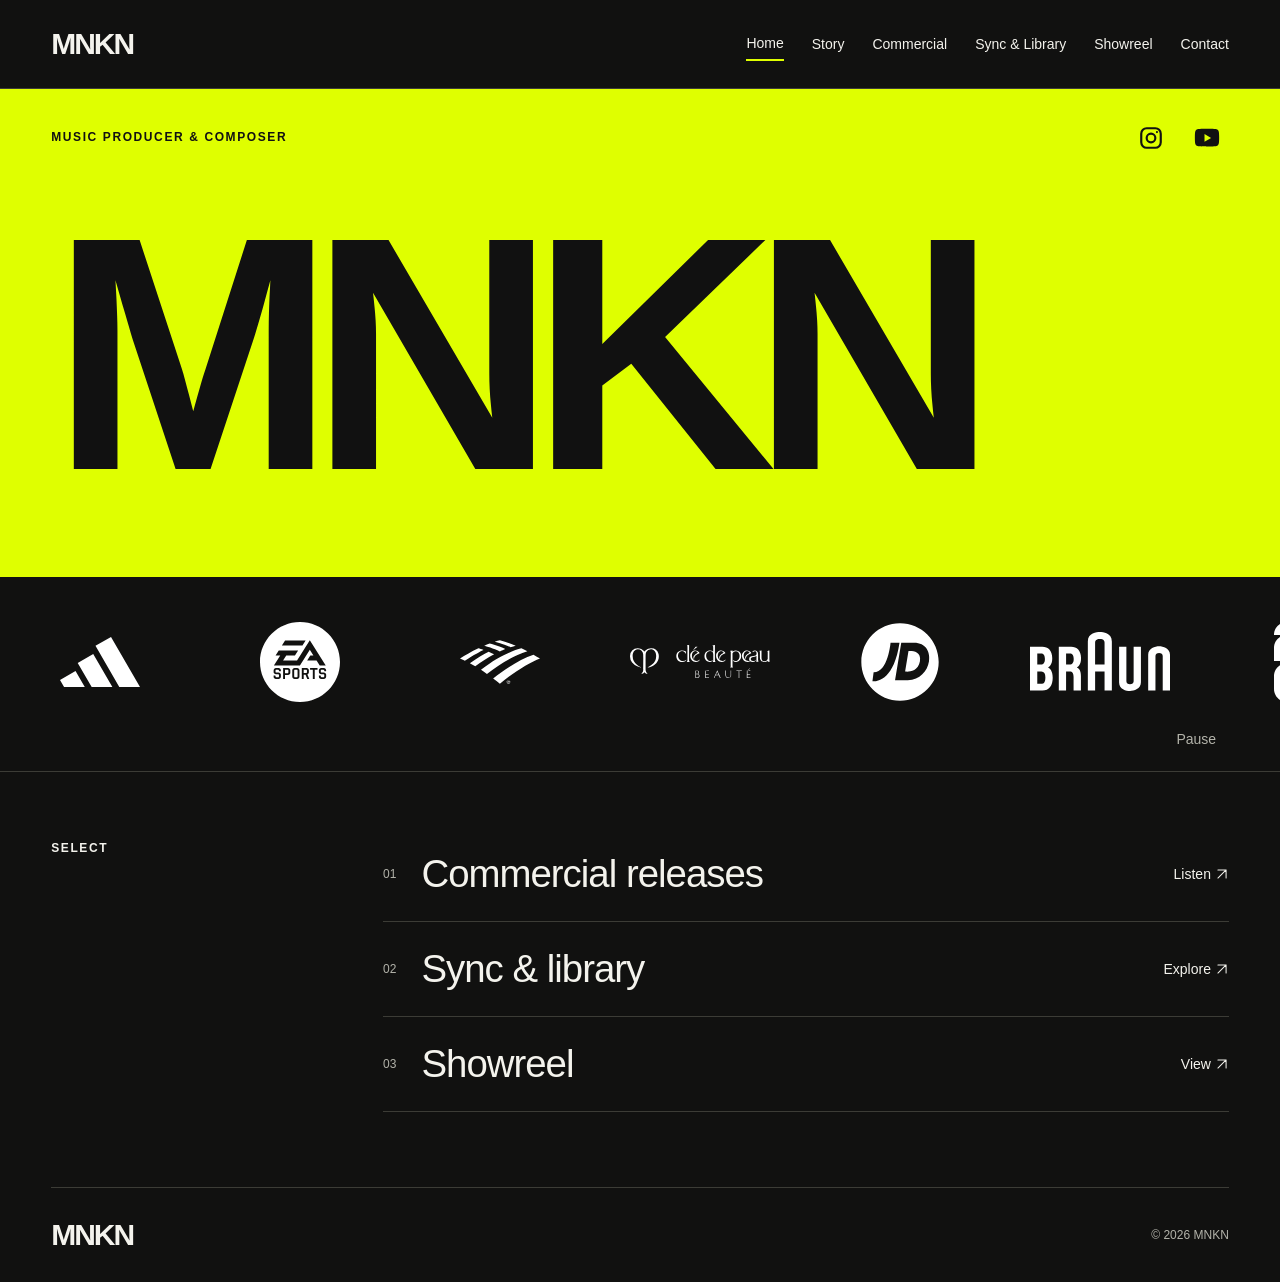
==== commit fb078d79: "Update homepage and add social links" ====
--- a/index.html
+++ b/index.html
@@ -1,3 +1,3 @@
 <!doctype html>
-<html lang="en-GB"><head><meta charset="utf-8"><meta name="viewport" content="width=device-width, initial-scale=1"><meta name="description" content="MNKN — eclectic music production. Artist releases, music for screen, and the story behind the sound."><title>Music producer — MNKN</title><link rel="icon" href="assets/images/favicon.svg" type="image/svg+xml"><link rel="stylesheet" href="assets/css/main.css?v=gallery-4"><script src="assets/js/main.js?v=gallery-3" defer></script></head>
-<body><a class="skip" href="#main">Skip to content</a><header><a class="logo" href="index.html" aria-label="MNKN home">MNKN</a><button class="menu-toggle" aria-expanded="false" aria-controls="navigation" hidden>Menu</button><nav id="navigation" aria-label="Main navigation"><a href="index.html" aria-current="page">Home</a><a href="story.html">Story</a><a href="commercial.html">Commercial</a><a href="sync.html">Sync & Library</a><a href="showreel.html">Showreel</a><a href="contact.html">Contact</a></nav></header><main id="main"><section class="home-hero"><div class="hero-top"><p class="eyebrow">Music producer & composer</p><p class="eyebrow">Artists / Screen / Culture</p></div><h1 class="wordmark">MNKN</h1><div class="hero-bottom"><a class="round-link" href="commercial.html" aria-label="Listen to commercial releases"><svg width="1em" height="1em" viewBox="0 0 24 24" fill="none" stroke="currentColor" stroke-width="1.75" stroke-linecap="round" stroke-linejoin="round" aria-hidden="true" focusable="false" style="vertical-align:-0.125em"><path d="M5 19 19 5M5 5h14v14"/></svg></a></div></section><section class="brand-band" aria-label="Selected brands and screen placements"><div class="brand-window" tabindex="0" role="region" aria-label="Brand logos; scroll horizontally to explore"><div class="brand-track"><ul class="brand-group"><li><img class="brand-tonal" src="assets/images/brands/adidas.svg" alt="Adidas" width="140" height="80" decoding="async"></li><li><img class="brand-tonal" src="assets/images/brands/ea-sports.svg" alt="EA Sports" width="140" height="80" decoding="async"></li><li><img class="brand-tonal" src="assets/images/brands/bankofamerica.svg" alt="Bank of America" width="140" height="80" decoding="async"></li><li><img class="brand-tonal" src="assets/images/brands/cle-de-peau.svg" alt="Clé de Peau Beauté" width="140" height="80" decoding="async"></li><li><img class="brand-tonal" src="assets/images/brands/jd-sports.svg" alt="JD Sports" width="140" height="80" decoding="async"></li><li><img class="brand-tonal" src="assets/images/brands/braun.svg" alt="Braun" width="140" height="80" decoding="async"></li><li><img class="brand-tonal" src="assets/images/brands/fifa.svg" alt="FIFA World Cup 2026" width="140" height="80" decoding="async"></li><li><img class="brand-solid" src="assets/images/brands/wnba.svg" alt="WNBA" width="140" height="80" decoding="async"></li><li><img class="brand-tonal" src="assets/images/brands/nfl.svg" alt="NFL" width="140" height="80" decoding="async"></li><li><img class="brand-tonal" src="assets/images/brands/premierleague.svg" alt="Premier League" width="140" height="80" decoding="async"></li><li><img class="brand-tonal" src="assets/images/brands/sports-direct.svg" alt="Sports Direct" width="140" height="80" decoding="async"></li><li><img class="brand-tonal" src="assets/images/brands/pepsi.svg" alt="Pepsi" width="140" height="80" decoding="async"></li><li><img class="brand-tonal" src="assets/images/brands/mcdonalds.svg" alt="McDonald’s" width="140" height="80" decoding="async"></li><li><img class="brand-solid" src="assets/images/brands/iams.svg" alt="IAMS" width="140" height="80" decoding="async"></li><li><img class="brand-tonal" src="assets/images/brands/sky.svg" alt="Sky TV" width="140" height="80" decoding="async"></li><li><img class="brand-tonal" src="assets/images/brands/a24.svg" alt="A24" width="140" height="80" decoding="async"></li><li><img class="brand-tonal" src="assets/images/brands/nbc.svg" alt="NBC" width="140" height="80" decoding="async"></li><li><img class="brand-tonal" src="assets/images/brands/bravo.svg" alt="Bravo" width="140" height="80" decoding="async"></li><li><img class="brand-solid" src="assets/images/brands/itv.svg" alt="ITV" width="140" height="80" decoding="async"></li><li><img class="brand-tonal" src="assets/images/brands/channel4.svg" alt="Channel 4" width="140" height="80" decoding="async"></li><li><img class="brand-tonal" src="assets/images/brands/wwe.svg" alt="WWE" width="140" height="80" decoding="async"></li><li><img class="brand-tonal" src="assets/images/brands/pizza-express.svg" alt="PizzaExpress" width="140" height="80" decoding="async"></li><li><img class="brand-tonal" src="assets/images/brands/mcvities.svg" alt="McVitie’s" width="140" height="80" decoding="async"></li><li><img class="brand-tonal" src="assets/images/brands/pringles.svg" alt="Pringles" width="140" height="80" decoding="async"></li></ul></div></div><div class="brand-band-controls"><button type="button" data-band-pause hidden>Pause</button></div></section><section class="home-index"><p class="eyebrow">SELECT</p><div><a href="commercial.html"><span class="number">01</span><h2>Commercial releases</h2><span>Listen <svg width="1em" height="1em" viewBox="0 0 24 24" fill="none" stroke="currentColor" stroke-width="1.75" stroke-linecap="round" stroke-linejoin="round" aria-hidden="true" focusable="false" style="vertical-align:-0.125em"><path d="M5 19 19 5M5 5h14v14"/></svg></span></a><a href="sync.html"><span class="number">02</span><h2>Sync & library</h2><span>Explore <svg width="1em" height="1em" viewBox="0 0 24 24" fill="none" stroke="currentColor" stroke-width="1.75" stroke-linecap="round" stroke-linejoin="round" aria-hidden="true" focusable="false" style="vertical-align:-0.125em"><path d="M5 19 19 5M5 5h14v14"/></svg></span></a><a href="showreel.html"><span class="number">03</span><h2>Showreel</h2><span>View <svg width="1em" height="1em" viewBox="0 0 24 24" fill="none" stroke="currentColor" stroke-width="1.75" stroke-linecap="round" stroke-linejoin="round" aria-hidden="true" focusable="false" style="vertical-align:-0.125em"><path d="M5 19 19 5M5 5h14v14"/></svg></span></a></div></section></main><footer><a class="logo" href="index.html">MNKN</a><span>© <span data-year>2026</span> MNKN</span></footer></body></html>+<html lang="en-GB"><head><meta charset="utf-8"><meta name="viewport" content="width=device-width, initial-scale=1"><meta name="description" content="MNKN — eclectic music production. Artist releases, music for screen, and the story behind the sound."><title>Music producer — MNKN</title><link rel="icon" href="assets/images/favicon.svg" type="image/svg+xml"><link rel="stylesheet" href="assets/css/main.css?v=home-socials"><script src="assets/js/main.js?v=gallery-3" defer></script></head>
+<body><a class="skip" href="#main">Skip to content</a><header><a class="logo" href="index.html" aria-label="MNKN home">MNKN</a><button class="menu-toggle" aria-expanded="false" aria-controls="navigation" hidden>Menu</button><nav id="navigation" aria-label="Main navigation"><a href="index.html" aria-current="page">Home</a><a href="story.html">Story</a><a href="commercial.html">Commercial</a><a href="sync.html">Sync & Library</a><a href="showreel.html">Showreel</a><a href="contact.html">Contact</a></nav></header><main id="main"><section class="home-hero"><div class="hero-top"><p class="eyebrow">Music producer & composer</p><div class="hero-socials"><a href="https://www.instagram.com/MNKN_1st" target="_blank" rel="noopener noreferrer" aria-label="MNKN on Instagram (opens in a new tab)"><svg viewBox="0 0 24 24" aria-hidden="true" focusable="false" fill="none" stroke="currentColor" stroke-width="2"><rect x="3" y="3" width="18" height="18" rx="5"/><circle cx="12" cy="12" r="4"/><circle cx="17.5" cy="6.5" r="1" fill="currentColor" stroke="none"/></svg></a><a href="https://www.youtube.com/@mnkn_creative" target="_blank" rel="noopener noreferrer" aria-label="MNKN on YouTube (opens in a new tab)"><svg viewBox="0 0 24 24" aria-hidden="true" focusable="false" fill="currentColor"><path d="M23 7s-.2-1.6-.9-2.3c-.9-.9-1.8-.9-2.3-1C16.6 3.5 12 3.5 12 3.5s-4.6 0-7.8.2c-.5.1-1.4.1-2.3 1C1.2 5.4 1 7 1 7S.8 8.9.8 10.8v1.8C.8 14.5 1 16.4 1 16.4s.2 1.6.9 2.3c.9.9 2 .9 2.5 1 1.8.2 7.6.3 7.6.3s4.6 0 7.8-.3c.5-.1 1.4-.1 2.3-1 .7-.7.9-2.3.9-2.3s.2-1.9.2-3.8v-1.8C23.2 8.9 23 7 23 7ZM9.7 15.5V8.2l6.1 3.7-6.1 3.6Z"/></svg></a></div></div><h1 class="wordmark">MNKN</h1></section><section class="brand-band" aria-label="Selected brands and screen placements"><div class="brand-window" tabindex="0" role="region" aria-label="Brand logos; scroll horizontally to explore"><div class="brand-track"><ul class="brand-group"><li><img class="brand-tonal" src="assets/images/brands/adidas.svg" alt="Adidas" width="140" height="80" decoding="async"></li><li><img class="brand-tonal" src="assets/images/brands/ea-sports.svg" alt="EA Sports" width="140" height="80" decoding="async"></li><li><img class="brand-tonal" src="assets/images/brands/bankofamerica.svg" alt="Bank of America" width="140" height="80" decoding="async"></li><li><img class="brand-tonal" src="assets/images/brands/cle-de-peau.svg" alt="Clé de Peau Beauté" width="140" height="80" decoding="async"></li><li><img class="brand-tonal" src="assets/images/brands/jd-sports.svg" alt="JD Sports" width="140" height="80" decoding="async"></li><li><img class="brand-tonal" src="assets/images/brands/braun.svg" alt="Braun" width="140" height="80" decoding="async"></li><li><img class="brand-tonal" src="assets/images/brands/fifa.svg" alt="FIFA World Cup 2026" width="140" height="80" decoding="async"></li><li><img class="brand-solid" src="assets/images/brands/wnba.svg" alt="WNBA" width="140" height="80" decoding="async"></li><li><img class="brand-tonal" src="assets/images/brands/nfl.svg" alt="NFL" width="140" height="80" decoding="async"></li><li><img class="brand-tonal" src="assets/images/brands/premierleague.svg" alt="Premier League" width="140" height="80" decoding="async"></li><li><img class="brand-tonal" src="assets/images/brands/sports-direct.svg" alt="Sports Direct" width="140" height="80" decoding="async"></li><li><img class="brand-tonal" src="assets/images/brands/pepsi.svg" alt="Pepsi" width="140" height="80" decoding="async"></li><li><img class="brand-tonal" src="assets/images/brands/mcdonalds.svg" alt="McDonald’s" width="140" height="80" decoding="async"></li><li><img class="brand-solid" src="assets/images/brands/iams.svg" alt="IAMS" width="140" height="80" decoding="async"></li><li><img class="brand-tonal" src="assets/images/brands/sky.svg" alt="Sky TV" width="140" height="80" decoding="async"></li><li><img class="brand-tonal" src="assets/images/brands/a24.svg" alt="A24" width="140" height="80" decoding="async"></li><li><img class="brand-tonal" src="assets/images/brands/nbc.svg" alt="NBC" width="140" height="80" decoding="async"></li><li><img class="brand-tonal" src="assets/images/brands/bravo.svg" alt="Bravo" width="140" height="80" decoding="async"></li><li><img class="brand-solid" src="assets/images/brands/itv.svg" alt="ITV" width="140" height="80" decoding="async"></li><li><img class="brand-tonal" src="assets/images/brands/channel4.svg" alt="Channel 4" width="140" height="80" decoding="async"></li><li><img class="brand-tonal" src="assets/images/brands/wwe.svg" alt="WWE" width="140" height="80" decoding="async"></li><li><img class="brand-tonal" src="assets/images/brands/pizza-express.svg" alt="PizzaExpress" width="140" height="80" decoding="async"></li><li><img class="brand-tonal" src="assets/images/brands/mcvities.svg" alt="McVitie’s" width="140" height="80" decoding="async"></li><li><img class="brand-tonal" src="assets/images/brands/pringles.svg" alt="Pringles" width="140" height="80" decoding="async"></li></ul></div></div><div class="brand-band-controls"><button type="button" data-band-pause hidden>Pause</button></div></section><section class="home-index"><p class="eyebrow">SELECT</p><div><a href="commercial.html"><span class="number">01</span><h2>Commercial releases</h2><span>Listen <svg width="1em" height="1em" viewBox="0 0 24 24" fill="none" stroke="currentColor" stroke-width="1.75" stroke-linecap="round" stroke-linejoin="round" aria-hidden="true" focusable="false" style="vertical-align:-0.125em"><path d="M5 19 19 5M5 5h14v14"/></svg></span></a><a href="sync.html"><span class="number">02</span><h2>Sync & library</h2><span>Explore <svg width="1em" height="1em" viewBox="0 0 24 24" fill="none" stroke="currentColor" stroke-width="1.75" stroke-linecap="round" stroke-linejoin="round" aria-hidden="true" focusable="false" style="vertical-align:-0.125em"><path d="M5 19 19 5M5 5h14v14"/></svg></span></a><a href="showreel.html"><span class="number">03</span><h2>Showreel</h2><span>View <svg width="1em" height="1em" viewBox="0 0 24 24" fill="none" stroke="currentColor" stroke-width="1.75" stroke-linecap="round" stroke-linejoin="round" aria-hidden="true" focusable="false" style="vertical-align:-0.125em"><path d="M5 19 19 5M5 5h14v14"/></svg></span></a></div></section></main><footer><a class="logo" href="index.html">MNKN</a><span>© <span data-year>2026</span> MNKN</span></footer></body></html>
--- a/assets/css/main.css
+++ b/assets/css/main.css
@@ -59,3 +59,9 @@
 .project-gallery { grid-template-columns: repeat(4, minmax(0, 1fr)); gap: 28px 20px; }
 @media (max-width: 1100px) { .project-gallery { grid-template-columns: repeat(2, minmax(0, 1fr)); } }
 @media (max-width: 600px) { .project-gallery { grid-template-columns: 1fr; } }
+
+.hero-socials { display: flex; align-items: center; gap: 12px; color: #111; }
+.hero-socials a { display: grid; place-items: center; width: 44px; height: 44px; color: #111; }
+.hero-socials svg { width: 26px; height: 26px; }
+.hero-socials a:hover { opacity: .65; color: #111; }
+.hero-socials a:focus-visible { outline: 2px solid #111; outline-offset: 2px; }
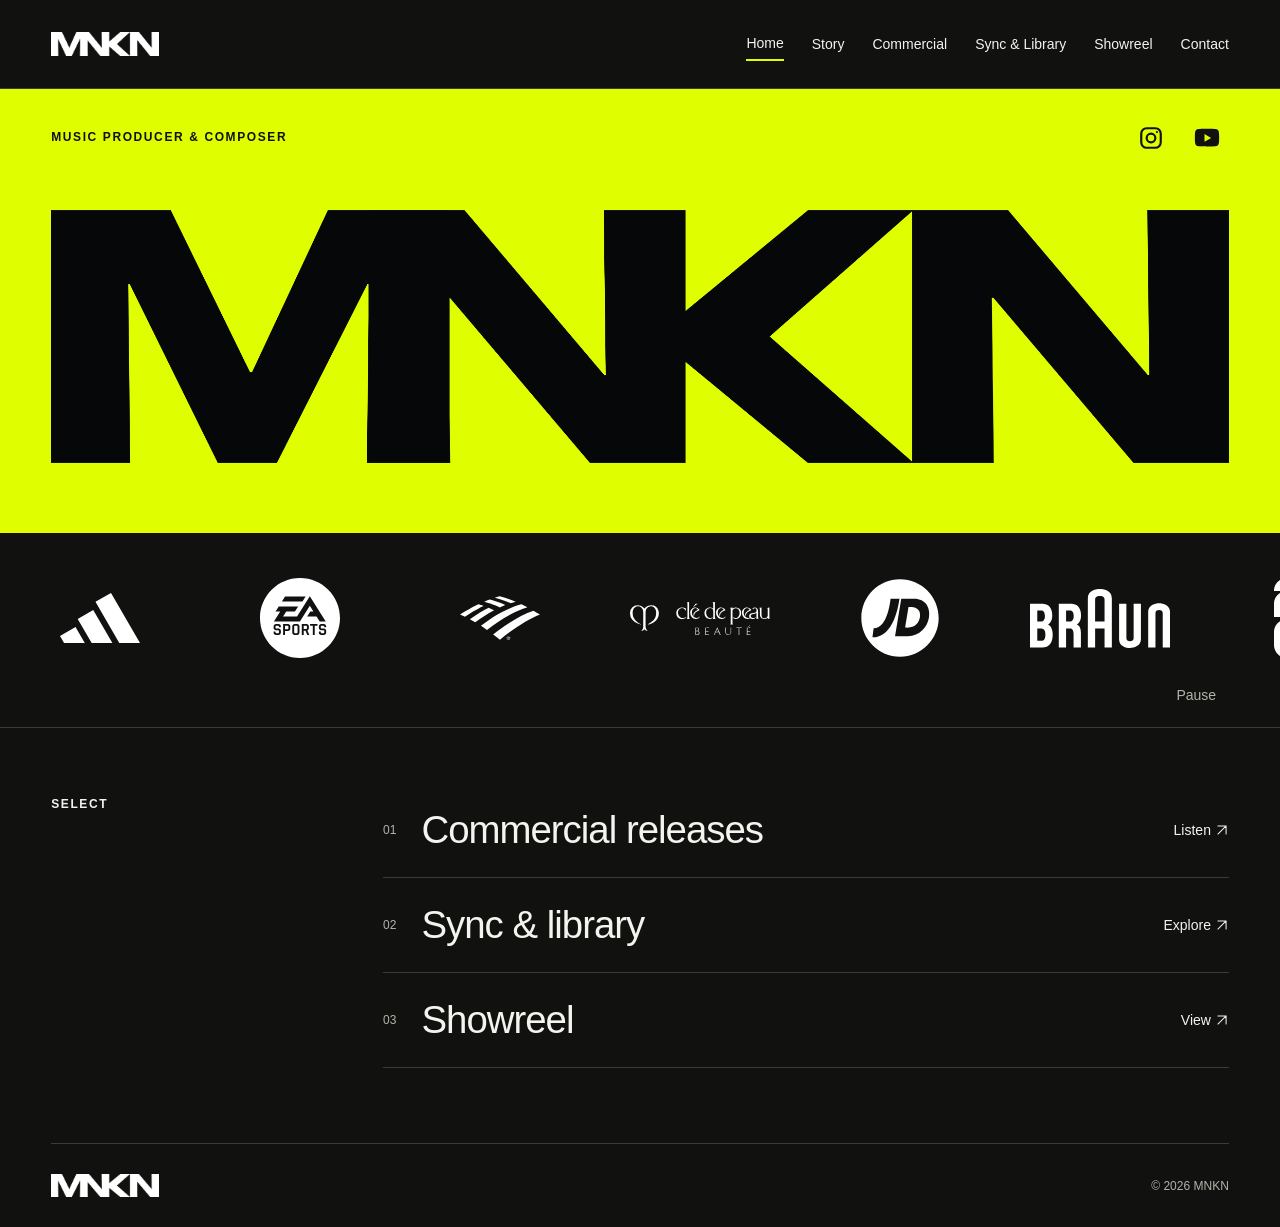
==== commit 027e5fda: "Add official MNKN branding and Story video background" ====
--- a/index.html
+++ b/index.html
@@ -1,3 +1,3 @@
 <!doctype html>
-<html lang="en-GB"><head><meta charset="utf-8"><meta name="viewport" content="width=device-width, initial-scale=1"><meta name="description" content="MNKN — eclectic music production. Artist releases, music for screen, and the story behind the sound."><title>Music producer — MNKN</title><link rel="icon" href="assets/images/favicon.svg" type="image/svg+xml"><link rel="stylesheet" href="assets/css/main.css?v=home-socials"><script src="assets/js/main.js?v=gallery-3" defer></script></head>
-<body><a class="skip" href="#main">Skip to content</a><header><a class="logo" href="index.html" aria-label="MNKN home">MNKN</a><button class="menu-toggle" aria-expanded="false" aria-controls="navigation" hidden>Menu</button><nav id="navigation" aria-label="Main navigation"><a href="index.html" aria-current="page">Home</a><a href="story.html">Story</a><a href="commercial.html">Commercial</a><a href="sync.html">Sync & Library</a><a href="showreel.html">Showreel</a><a href="contact.html">Contact</a></nav></header><main id="main"><section class="home-hero"><div class="hero-top"><p class="eyebrow">Music producer & composer</p><div class="hero-socials"><a href="https://www.instagram.com/MNKN_1st" target="_blank" rel="noopener noreferrer" aria-label="MNKN on Instagram (opens in a new tab)"><svg viewBox="0 0 24 24" aria-hidden="true" focusable="false" fill="none" stroke="currentColor" stroke-width="2"><rect x="3" y="3" width="18" height="18" rx="5"/><circle cx="12" cy="12" r="4"/><circle cx="17.5" cy="6.5" r="1" fill="currentColor" stroke="none"/></svg></a><a href="https://www.youtube.com/@mnkn_creative" target="_blank" rel="noopener noreferrer" aria-label="MNKN on YouTube (opens in a new tab)"><svg viewBox="0 0 24 24" aria-hidden="true" focusable="false" fill="currentColor"><path d="M23 7s-.2-1.6-.9-2.3c-.9-.9-1.8-.9-2.3-1C16.6 3.5 12 3.5 12 3.5s-4.6 0-7.8.2c-.5.1-1.4.1-2.3 1C1.2 5.4 1 7 1 7S.8 8.9.8 10.8v1.8C.8 14.5 1 16.4 1 16.4s.2 1.6.9 2.3c.9.9 2 .9 2.5 1 1.8.2 7.6.3 7.6.3s4.6 0 7.8-.3c.5-.1 1.4-.1 2.3-1 .7-.7.9-2.3.9-2.3s.2-1.9.2-3.8v-1.8C23.2 8.9 23 7 23 7ZM9.7 15.5V8.2l6.1 3.7-6.1 3.6Z"/></svg></a></div></div><h1 class="wordmark">MNKN</h1></section><section class="brand-band" aria-label="Selected brands and screen placements"><div class="brand-window" tabindex="0" role="region" aria-label="Brand logos; scroll horizontally to explore"><div class="brand-track"><ul class="brand-group"><li><img class="brand-tonal" src="assets/images/brands/adidas.svg" alt="Adidas" width="140" height="80" decoding="async"></li><li><img class="brand-tonal" src="assets/images/brands/ea-sports.svg" alt="EA Sports" width="140" height="80" decoding="async"></li><li><img class="brand-tonal" src="assets/images/brands/bankofamerica.svg" alt="Bank of America" width="140" height="80" decoding="async"></li><li><img class="brand-tonal" src="assets/images/brands/cle-de-peau.svg" alt="Clé de Peau Beauté" width="140" height="80" decoding="async"></li><li><img class="brand-tonal" src="assets/images/brands/jd-sports.svg" alt="JD Sports" width="140" height="80" decoding="async"></li><li><img class="brand-tonal" src="assets/images/brands/braun.svg" alt="Braun" width="140" height="80" decoding="async"></li><li><img class="brand-tonal" src="assets/images/brands/fifa.svg" alt="FIFA World Cup 2026" width="140" height="80" decoding="async"></li><li><img class="brand-solid" src="assets/images/brands/wnba.svg" alt="WNBA" width="140" height="80" decoding="async"></li><li><img class="brand-tonal" src="assets/images/brands/nfl.svg" alt="NFL" width="140" height="80" decoding="async"></li><li><img class="brand-tonal" src="assets/images/brands/premierleague.svg" alt="Premier League" width="140" height="80" decoding="async"></li><li><img class="brand-tonal" src="assets/images/brands/sports-direct.svg" alt="Sports Direct" width="140" height="80" decoding="async"></li><li><img class="brand-tonal" src="assets/images/brands/pepsi.svg" alt="Pepsi" width="140" height="80" decoding="async"></li><li><img class="brand-tonal" src="assets/images/brands/mcdonalds.svg" alt="McDonald’s" width="140" height="80" decoding="async"></li><li><img class="brand-solid" src="assets/images/brands/iams.svg" alt="IAMS" width="140" height="80" decoding="async"></li><li><img class="brand-tonal" src="assets/images/brands/sky.svg" alt="Sky TV" width="140" height="80" decoding="async"></li><li><img class="brand-tonal" src="assets/images/brands/a24.svg" alt="A24" width="140" height="80" decoding="async"></li><li><img class="brand-tonal" src="assets/images/brands/nbc.svg" alt="NBC" width="140" height="80" decoding="async"></li><li><img class="brand-tonal" src="assets/images/brands/bravo.svg" alt="Bravo" width="140" height="80" decoding="async"></li><li><img class="brand-solid" src="assets/images/brands/itv.svg" alt="ITV" width="140" height="80" decoding="async"></li><li><img class="brand-tonal" src="assets/images/brands/channel4.svg" alt="Channel 4" width="140" height="80" decoding="async"></li><li><img class="brand-tonal" src="assets/images/brands/wwe.svg" alt="WWE" width="140" height="80" decoding="async"></li><li><img class="brand-tonal" src="assets/images/brands/pizza-express.svg" alt="PizzaExpress" width="140" height="80" decoding="async"></li><li><img class="brand-tonal" src="assets/images/brands/mcvities.svg" alt="McVitie’s" width="140" height="80" decoding="async"></li><li><img class="brand-tonal" src="assets/images/brands/pringles.svg" alt="Pringles" width="140" height="80" decoding="async"></li></ul></div></div><div class="brand-band-controls"><button type="button" data-band-pause hidden>Pause</button></div></section><section class="home-index"><p class="eyebrow">SELECT</p><div><a href="commercial.html"><span class="number">01</span><h2>Commercial releases</h2><span>Listen <svg width="1em" height="1em" viewBox="0 0 24 24" fill="none" stroke="currentColor" stroke-width="1.75" stroke-linecap="round" stroke-linejoin="round" aria-hidden="true" focusable="false" style="vertical-align:-0.125em"><path d="M5 19 19 5M5 5h14v14"/></svg></span></a><a href="sync.html"><span class="number">02</span><h2>Sync & library</h2><span>Explore <svg width="1em" height="1em" viewBox="0 0 24 24" fill="none" stroke="currentColor" stroke-width="1.75" stroke-linecap="round" stroke-linejoin="round" aria-hidden="true" focusable="false" style="vertical-align:-0.125em"><path d="M5 19 19 5M5 5h14v14"/></svg></span></a><a href="showreel.html"><span class="number">03</span><h2>Showreel</h2><span>View <svg width="1em" height="1em" viewBox="0 0 24 24" fill="none" stroke="currentColor" stroke-width="1.75" stroke-linecap="round" stroke-linejoin="round" aria-hidden="true" focusable="false" style="vertical-align:-0.125em"><path d="M5 19 19 5M5 5h14v14"/></svg></span></a></div></section></main><footer><a class="logo" href="index.html">MNKN</a><span>© <span data-year>2026</span> MNKN</span></footer></body></html>+<html lang="en-GB"><head><meta charset="utf-8"><meta name="viewport" content="width=device-width, initial-scale=1"><meta name="description" content="MNKN — eclectic music production. Artist releases, music for screen, and the story behind the sound."><title>Music producer — MNKN</title><link rel="icon" href="assets/images/favicon.svg" type="image/svg+xml"><link rel="stylesheet" href="assets/css/main.css?v=official-logo-1"><script src="assets/js/main.js?v=story-background-1" defer></script></head>
+<body><a class="skip" href="#main">Skip to content</a><header><a class="logo" href="index.html" aria-label="MNKN home"><img src="assets/images/mnkn-logo.png" alt="MNKN" width="9163" height="1970"></a><button class="menu-toggle" aria-expanded="false" aria-controls="navigation" hidden>Menu</button><nav id="navigation" aria-label="Main navigation"><a href="index.html" aria-current="page">Home</a><a href="story.html">Story</a><a href="commercial.html">Commercial</a><a href="sync.html">Sync & Library</a><a href="showreel.html">Showreel</a><a href="contact.html">Contact</a></nav></header><main id="main"><section class="home-hero"><div class="hero-top"><p class="eyebrow">Music producer & composer</p><div class="hero-socials"><a href="https://www.instagram.com/MNKN_1st" target="_blank" rel="noopener noreferrer" aria-label="MNKN on Instagram (opens in a new tab)"><svg viewBox="0 0 24 24" aria-hidden="true" focusable="false" fill="none" stroke="currentColor" stroke-width="2"><rect x="3" y="3" width="18" height="18" rx="5"/><circle cx="12" cy="12" r="4"/><circle cx="17.5" cy="6.5" r="1" fill="currentColor" stroke="none"/></svg></a><a href="https://www.youtube.com/@mnkn_creative" target="_blank" rel="noopener noreferrer" aria-label="MNKN on YouTube (opens in a new tab)"><svg viewBox="0 0 24 24" aria-hidden="true" focusable="false" fill="currentColor"><path d="M23 7s-.2-1.6-.9-2.3c-.9-.9-1.8-.9-2.3-1C16.6 3.5 12 3.5 12 3.5s-4.6 0-7.8.2c-.5.1-1.4.1-2.3 1C1.2 5.4 1 7 1 7S.8 8.9.8 10.8v1.8C.8 14.5 1 16.4 1 16.4s.2 1.6.9 2.3c.9.9 2 .9 2.5 1 1.8.2 7.6.3 7.6.3s4.6 0 7.8-.3c.5-.1 1.4-.1 2.3-1 .7-.7.9-2.3.9-2.3s.2-1.9.2-3.8v-1.8C23.2 8.9 23 7 23 7ZM9.7 15.5V8.2l6.1 3.7-6.1 3.6Z"/></svg></a></div></div><h1 class="wordmark"><img src="assets/images/mnkn-logo.png" alt="MNKN" width="9163" height="1970" fetchpriority="high"></h1></section><section class="brand-band" aria-label="Selected brands and screen placements"><div class="brand-window" tabindex="0" role="region" aria-label="Brand logos; scroll horizontally to explore"><div class="brand-track"><ul class="brand-group"><li><img class="brand-tonal" src="assets/images/brands/adidas.svg" alt="Adidas" width="140" height="80" decoding="async"></li><li><img class="brand-tonal" src="assets/images/brands/ea-sports.svg" alt="EA Sports" width="140" height="80" decoding="async"></li><li><img class="brand-tonal" src="assets/images/brands/bankofamerica.svg" alt="Bank of America" width="140" height="80" decoding="async"></li><li><img class="brand-tonal" src="assets/images/brands/cle-de-peau.svg" alt="Clé de Peau Beauté" width="140" height="80" decoding="async"></li><li><img class="brand-tonal" src="assets/images/brands/jd-sports.svg" alt="JD Sports" width="140" height="80" decoding="async"></li><li><img class="brand-tonal" src="assets/images/brands/braun.svg" alt="Braun" width="140" height="80" decoding="async"></li><li><img class="brand-tonal" src="assets/images/brands/fifa.svg" alt="FIFA World Cup 2026" width="140" height="80" decoding="async"></li><li><img class="brand-solid" src="assets/images/brands/wnba.svg" alt="WNBA" width="140" height="80" decoding="async"></li><li><img class="brand-tonal" src="assets/images/brands/nfl.svg" alt="NFL" width="140" height="80" decoding="async"></li><li><img class="brand-tonal" src="assets/images/brands/premierleague.svg" alt="Premier League" width="140" height="80" decoding="async"></li><li><img class="brand-tonal" src="assets/images/brands/sports-direct.svg" alt="Sports Direct" width="140" height="80" decoding="async"></li><li><img class="brand-tonal" src="assets/images/brands/pepsi.svg" alt="Pepsi" width="140" height="80" decoding="async"></li><li><img class="brand-tonal" src="assets/images/brands/mcdonalds.svg" alt="McDonald’s" width="140" height="80" decoding="async"></li><li><img class="brand-solid" src="assets/images/brands/iams.svg" alt="IAMS" width="140" height="80" decoding="async"></li><li><img class="brand-tonal" src="assets/images/brands/sky.svg" alt="Sky TV" width="140" height="80" decoding="async"></li><li><img class="brand-tonal" src="assets/images/brands/a24.svg" alt="A24" width="140" height="80" decoding="async"></li><li><img class="brand-tonal" src="assets/images/brands/nbc.svg" alt="NBC" width="140" height="80" decoding="async"></li><li><img class="brand-tonal" src="assets/images/brands/bravo.svg" alt="Bravo" width="140" height="80" decoding="async"></li><li><img class="brand-solid" src="assets/images/brands/itv.svg" alt="ITV" width="140" height="80" decoding="async"></li><li><img class="brand-tonal" src="assets/images/brands/channel4.svg" alt="Channel 4" width="140" height="80" decoding="async"></li><li><img class="brand-tonal" src="assets/images/brands/wwe.svg" alt="WWE" width="140" height="80" decoding="async"></li><li><img class="brand-tonal" src="assets/images/brands/pizza-express.svg" alt="PizzaExpress" width="140" height="80" decoding="async"></li><li><img class="brand-tonal" src="assets/images/brands/mcvities.svg" alt="McVitie’s" width="140" height="80" decoding="async"></li><li><img class="brand-tonal" src="assets/images/brands/pringles.svg" alt="Pringles" width="140" height="80" decoding="async"></li></ul></div></div><div class="brand-band-controls"><button type="button" data-band-pause hidden>Pause</button></div></section><section class="home-index"><p class="eyebrow">SELECT</p><div><a href="commercial.html"><span class="number">01</span><h2>Commercial releases</h2><span>Listen <svg width="1em" height="1em" viewBox="0 0 24 24" fill="none" stroke="currentColor" stroke-width="1.75" stroke-linecap="round" stroke-linejoin="round" aria-hidden="true" focusable="false" style="vertical-align:-0.125em"><path d="M5 19 19 5M5 5h14v14"/></svg></span></a><a href="sync.html"><span class="number">02</span><h2>Sync & library</h2><span>Explore <svg width="1em" height="1em" viewBox="0 0 24 24" fill="none" stroke="currentColor" stroke-width="1.75" stroke-linecap="round" stroke-linejoin="round" aria-hidden="true" focusable="false" style="vertical-align:-0.125em"><path d="M5 19 19 5M5 5h14v14"/></svg></span></a><a href="showreel.html"><span class="number">03</span><h2>Showreel</h2><span>View <svg width="1em" height="1em" viewBox="0 0 24 24" fill="none" stroke="currentColor" stroke-width="1.75" stroke-linecap="round" stroke-linejoin="round" aria-hidden="true" focusable="false" style="vertical-align:-0.125em"><path d="M5 19 19 5M5 5h14v14"/></svg></span></a></div></section></main><footer><a class="logo" href="index.html"><img src="assets/images/mnkn-logo.png" alt="MNKN" width="9163" height="1970"></a><span>© <span data-year>2026</span> MNKN</span></footer></body></html>
--- a/assets/css/main.css
+++ b/assets/css/main.css
@@ -65,3 +65,24 @@
 .hero-socials svg { width: 26px; height: 26px; }
 .hero-socials a:hover { opacity: .65; color: #111; }
 .hero-socials a:focus-visible { outline: 2px solid #111; outline-offset: 2px; }
+
+/* Sticky media stays behind the story and stops before the footer. */
+.story-page { padding-top: 0; position: relative; isolation: isolate; display: flow-root; }
+.story-backdrop { position: sticky; top: 0; height: 100svh; margin-bottom: -100svh; z-index: -1; background: #111 url('../images/story-background.jpg') center / cover no-repeat; pointer-events: none; }
+.story-backdrop::after { content: ""; position: absolute; inset: 0; background: rgba(0,0,0,.74); }
+.story-backdrop video { width: 100%; height: 100%; object-fit: cover; object-position: center; opacity: 0; }
+.story-backdrop video.is-playing { opacity: 1; }
+.story-page .story-copy { position: relative; border-top: 0; padding-top: 25px; min-height: 100svh; }
+.story-page .story-copy p { color: #f4f3ed; }
+.story-motion-control { display: flex; justify-content: flex-end; padding: 24px 4% 0; }
+#story-motion-toggle { min-height: 44px; padding: 8px 12px; border: 1px solid #888; background: #111b; color: #f4f3ed; font-size: 14px; cursor: pointer; }
+#story-motion-toggle:hover { color: var(--accent); }
+body:has(.story-page) header, body:has(.story-page) footer { position: relative; background: var(--bg); }
+@media (prefers-reduced-motion: reduce) { .story-backdrop video { display: none; } }
+
+/* Official supplied MNKN artwork, preserving its original proportions. */
+.logo { display: inline-flex; align-items: center; flex-shrink: 0; line-height: 1; }
+.logo img { display: block; width: 108px; height: auto; filter: brightness(0) invert(1); }
+.wordmark { font-size: inherit; line-height: 1; letter-spacing: normal; transform: none; margin: 50px 0 30px; }
+.wordmark img { display: block; width: 100%; height: auto; }
+@media(max-width:760px) { .logo img { width: 92px; } .wordmark { margin: 40px 0 25px; } }
